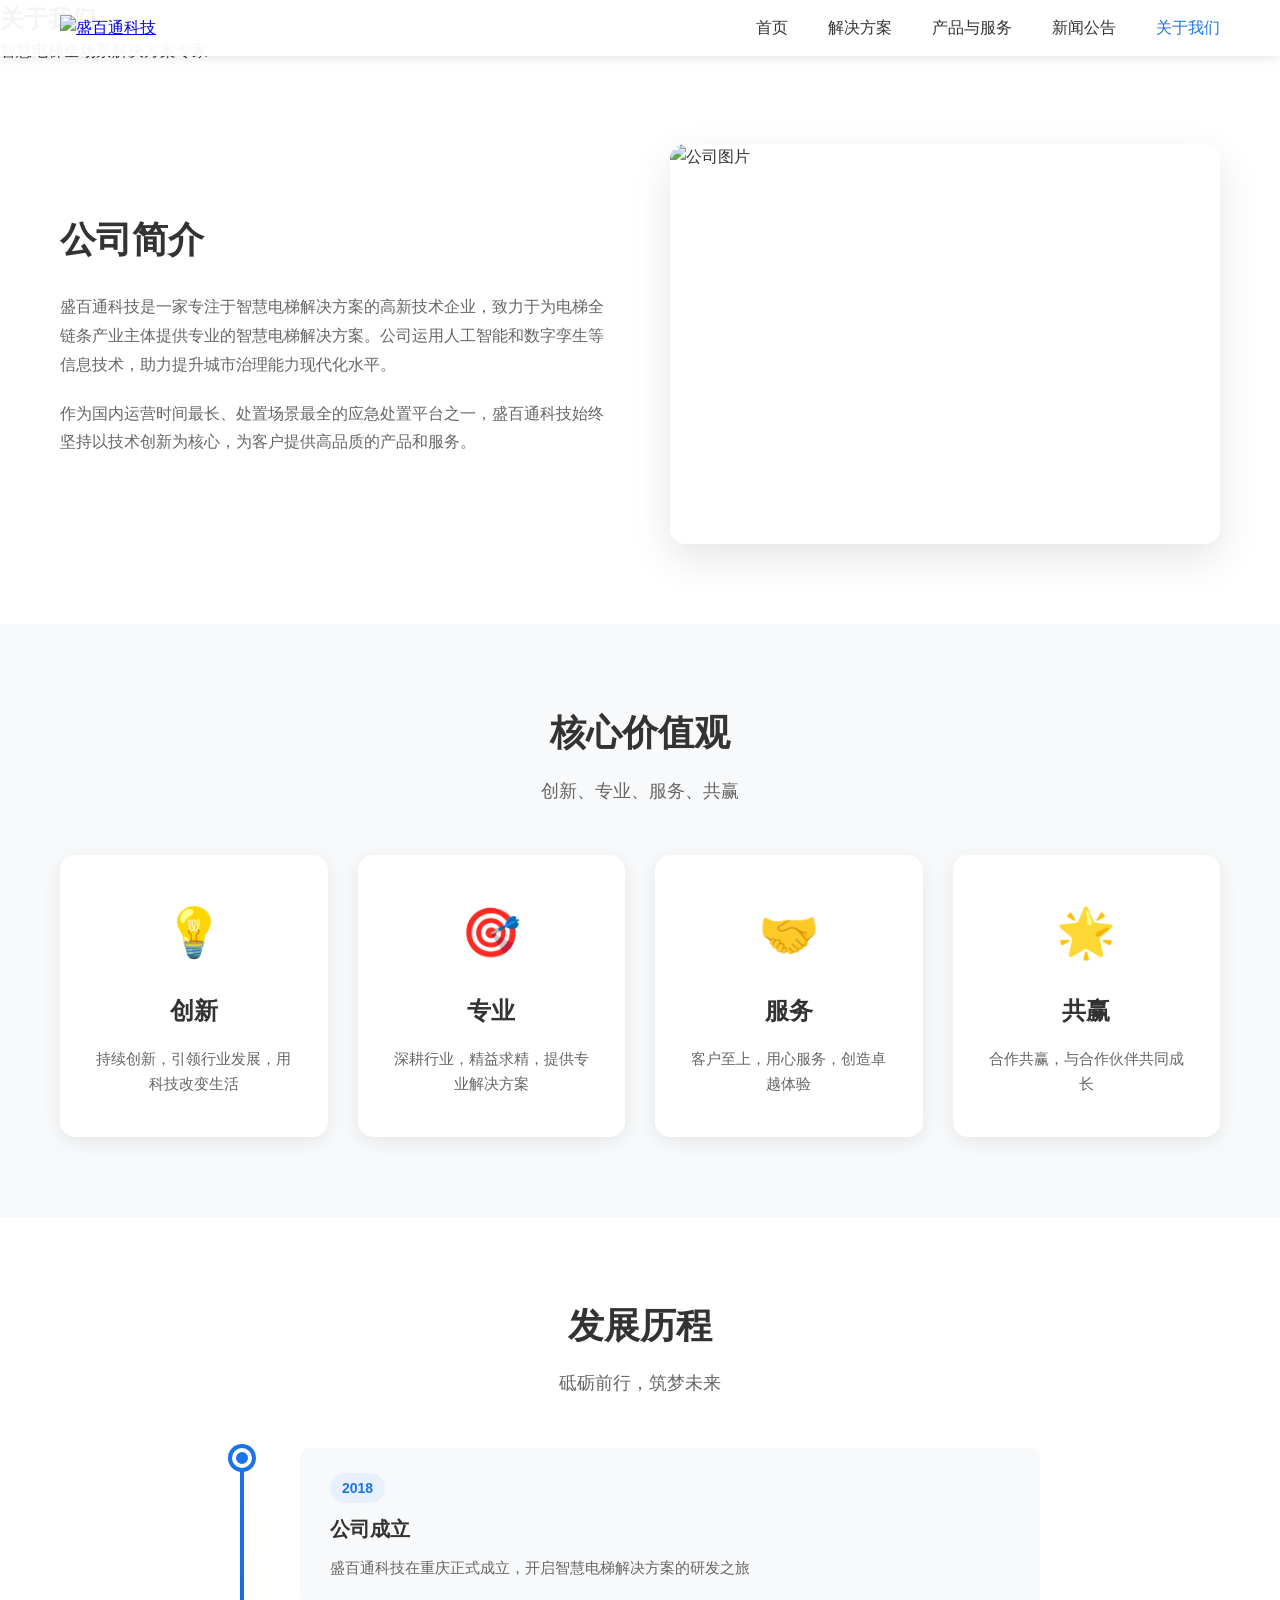
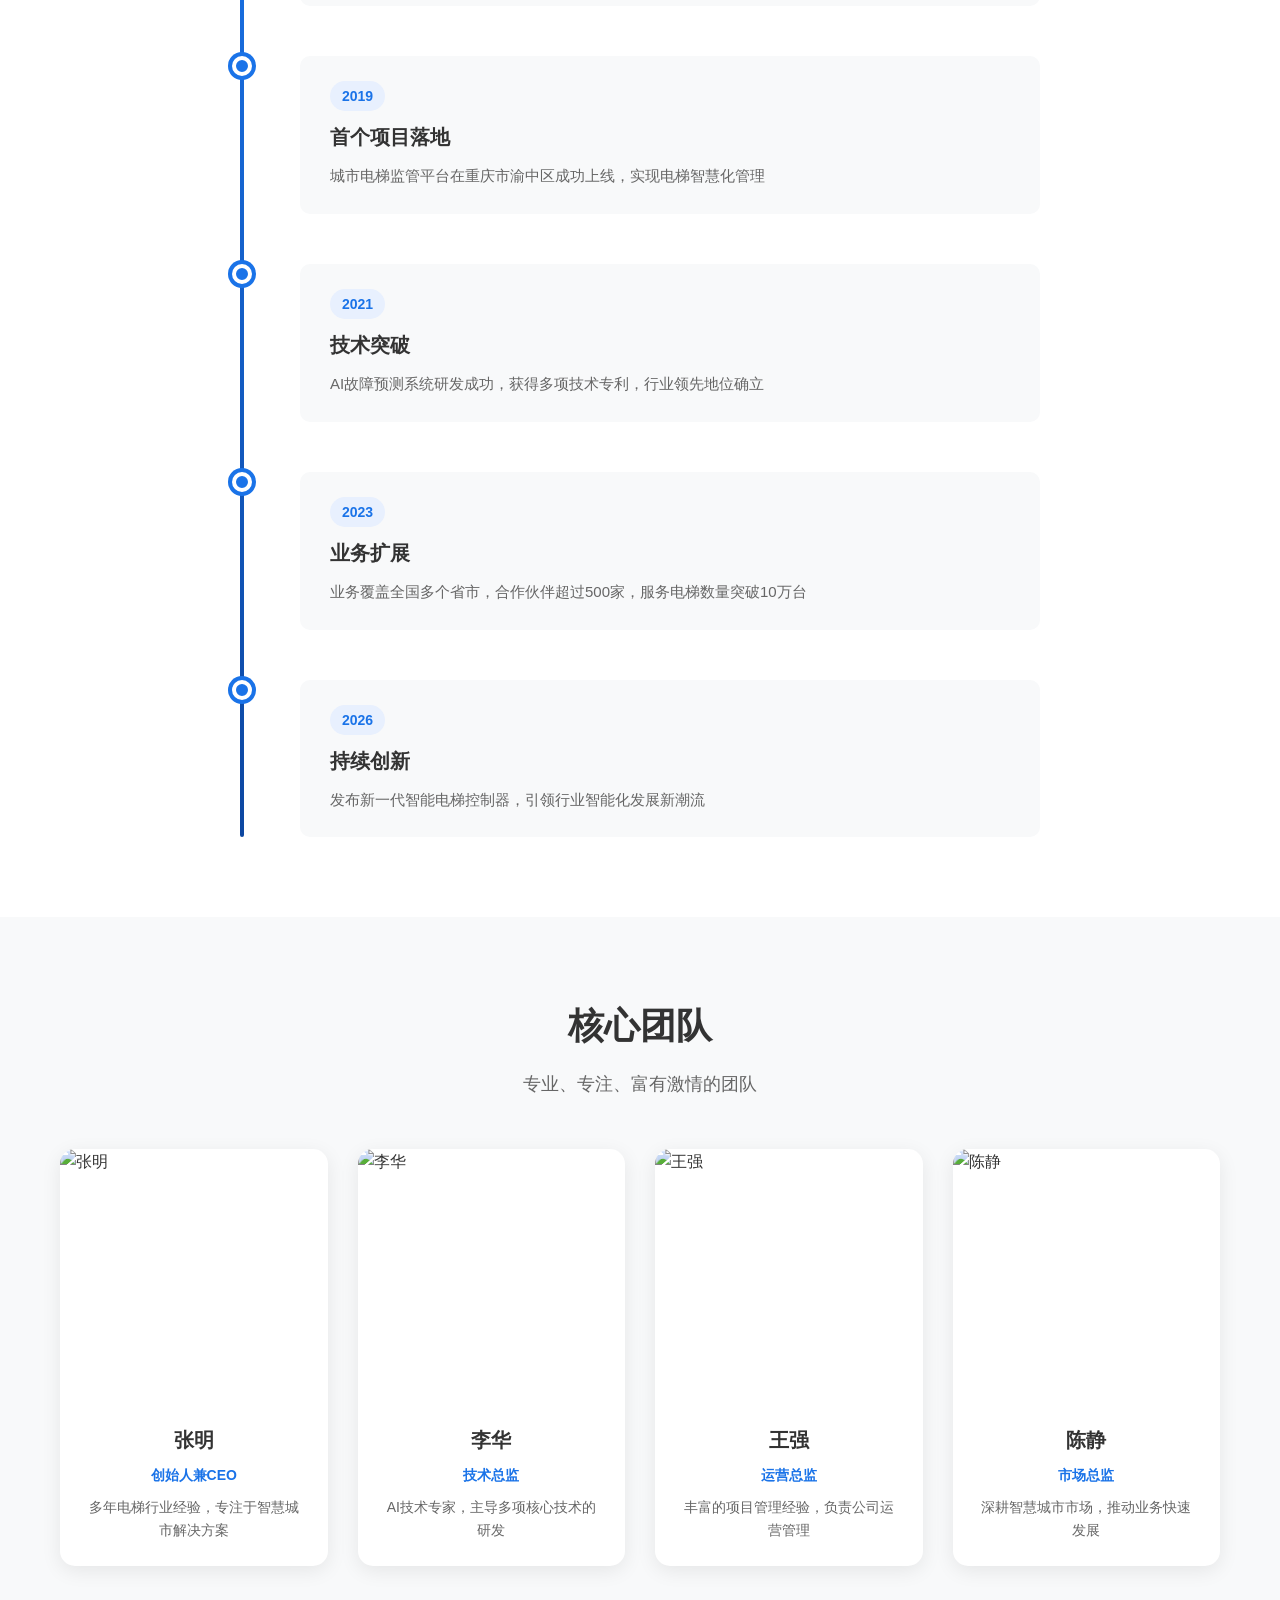
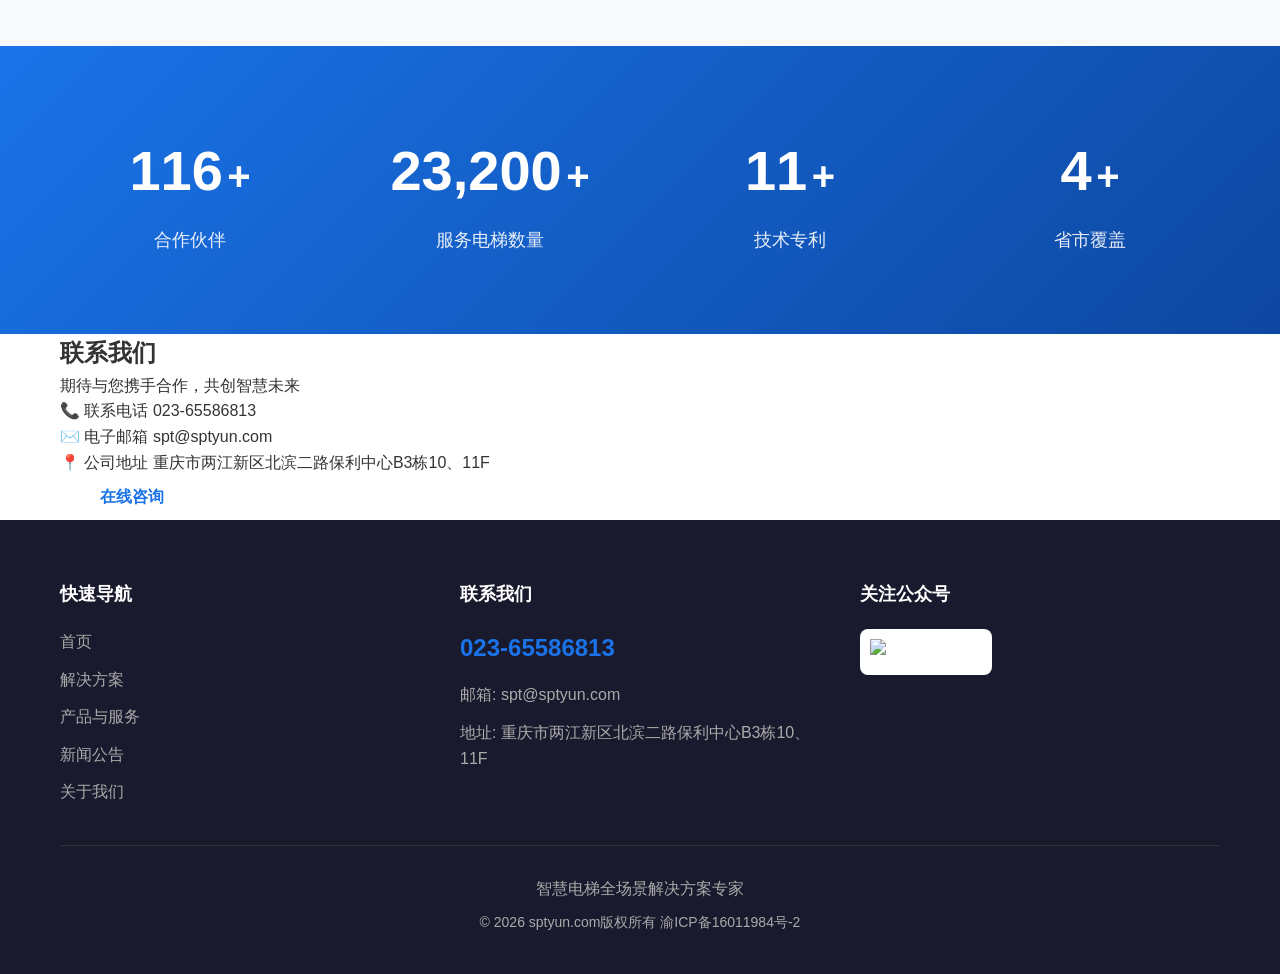
==== about.html @ d7d57d10 "Initial commit: Complete sptyun website with all pages" ====
<!DOCTYPE html>
<html lang="zh-CN">
<head>
    <meta charset="UTF-8">
    <meta name="viewport" content="width=device-width, initial-scale=1.0">
    <title>关于我们 | 盛百通科技</title>
    <link rel="stylesheet" href="style.css">
    <link rel="stylesheet" href="about.css">
</head>
<body>
    <header class="header">
        <div class="header-container">
            <div class="logo">
                <a href="index.html">
                    <img src="https://trae-api-cn.mchost.guru/api/ide/v1/text_to_image?prompt=company%20logo%20sptyun%20technology%20blue%20white%20modern&image_size=square" alt="盛百通科技">
                </a>
            </div>
            <nav class="nav">
                <a href="index.html" class="nav-link">首页</a>
                <a href="solution.html" class="nav-link">解决方案</a>
                <a href="products.html" class="nav-link">产品与服务</a>
                <a href="news.html" class="nav-link">新闻公告</a>
                <a href="about.html" class="nav-link active">关于我们</a>
            </nav>
        </div>
    </header>

    <section class="page-hero">
        <div class="hero-bg"></div>
        <div class="page-hero-content">
            <h1>关于我们</h1>
            <p>智慧电梯全场景解决方案专家</p>
        </div>
    </section>

    <section class="about-intro">
        <div class="container">
            <div class="about-content">
                <div class="about-text">
                    <h2>公司简介</h2>
                    <p>盛百通科技是一家专注于智慧电梯解决方案的高新技术企业，致力于为电梯全链条产业主体提供专业的智慧电梯解决方案。公司运用人工智能和数字孪生等信息技术，助力提升城市治理能力现代化水平。</p>
                    <p>作为国内运营时间最长、处置场景最全的应急处置平台之一，盛百通科技始终坚持以技术创新为核心，为客户提供高品质的产品和服务。</p>
                </div>
                <div class="about-image">
                    <img src="https://trae-api-cn.mchost.guru/api/ide/v1/text_to_image?prompt=modern%20technology%20company%20office%20building%20chongqing%20skyline&image_size=square" alt="公司图片">
                </div>
            </div>
        </div>
    </section>

    <section class="about-values">
        <div class="container">
            <h2 class="section-title">核心价值观</h2>
            <p class="section-subtitle">创新、专业、服务、共赢</p>
            <div class="values-grid">
                <div class="value-card">
                    <div class="value-icon">💡</div>
                    <h3>创新</h3>
                    <p>持续创新，引领行业发展，用科技改变生活</p>
                </div>
                <div class="value-card">
                    <div class="value-icon">🎯</div>
                    <h3>专业</h3>
                    <p>深耕行业，精益求精，提供专业解决方案</p>
                </div>
                <div class="value-card">
                    <div class="value-icon">🤝</div>
                    <h3>服务</h3>
                    <p>客户至上，用心服务，创造卓越体验</p>
                </div>
                <div class="value-card">
                    <div class="value-icon">🌟</div>
                    <h3>共赢</h3>
                    <p>合作共赢，与合作伙伴共同成长</p>
                </div>
            </div>
        </div>
    </section>

    <section class="about-timeline">
        <div class="container">
            <h2 class="section-title">发展历程</h2>
            <p class="section-subtitle">砥砺前行，筑梦未来</p>
            <div class="timeline">
                <div class="timeline-item">
                    <div class="timeline-dot"></div>
                    <div class="timeline-content">
                        <span class="timeline-year">2018</span>
                        <h3>公司成立</h3>
                        <p>盛百通科技在重庆正式成立，开启智慧电梯解决方案的研发之旅</p>
                    </div>
                </div>
                <div class="timeline-item">
                    <div class="timeline-dot"></div>
                    <div class="timeline-content">
                        <span class="timeline-year">2019</span>
                        <h3>首个项目落地</h3>
                        <p>城市电梯监管平台在重庆市渝中区成功上线，实现电梯智慧化管理</p>
                    </div>
                </div>
                <div class="timeline-item">
                    <div class="timeline-dot"></div>
                    <div class="timeline-content">
                        <span class="timeline-year">2021</span>
                        <h3>技术突破</h3>
                        <p>AI故障预测系统研发成功，获得多项技术专利，行业领先地位确立</p>
                    </div>
                </div>
                <div class="timeline-item">
                    <div class="timeline-dot"></div>
                    <div class="timeline-content">
                        <span class="timeline-year">2023</span>
                        <h3>业务扩展</h3>
                        <p>业务覆盖全国多个省市，合作伙伴超过500家，服务电梯数量突破10万台</p>
                    </div>
                </div>
                <div class="timeline-item">
                    <div class="timeline-dot"></div>
                    <div class="timeline-content">
                        <span class="timeline-year">2026</span>
                        <h3>持续创新</h3>
                        <p>发布新一代智能电梯控制器，引领行业智能化发展新潮流</p>
                    </div>
                </div>
            </div>
        </div>
    </section>

    <section class="about-team">
        <div class="container">
            <h2 class="section-title">核心团队</h2>
            <p class="section-subtitle">专业、专注、富有激情的团队</p>
            <div class="team-grid">
                <div class="team-card">
                    <div class="team-image">
                        <img src="https://trae-api-cn.mchost.guru/api/ide/v1/text_to_image?prompt=professional%20business%20man%20portrait%20suit&image_size=square" alt="张明">
                    </div>
                    <div class="team-info">
                        <h3>张明</h3>
                        <p class="team-position">创始人兼CEO</p>
                        <p class="team-desc">多年电梯行业经验，专注于智慧城市解决方案</p>
                    </div>
                </div>
                <div class="team-card">
                    <div class="team-image">
                        <img src="https://trae-api-cn.mchost.guru/api/ide/v1/text_to_image?prompt=professional%20business%20woman%20portrait%20suit&image_size=square" alt="李华">
                    </div>
                    <div class="team-info">
                        <h3>李华</h3>
                        <p class="team-position">技术总监</p>
                        <p class="team-desc">AI技术专家，主导多项核心技术的研发</p>
                    </div>
                </div>
                <div class="team-card">
                    <div class="team-image">
                        <img src="https://trae-api-cn.mchost.guru/api/ide/v1/text_to_image?prompt=professional%20business%20man%20portrait%20casual&image_size=square" alt="王强">
                    </div>
                    <div class="team-info">
                        <h3>王强</h3>
                        <p class="team-position">运营总监</p>
                        <p class="team-desc">丰富的项目管理经验，负责公司运营管理</p>
                    </div>
                </div>
                <div class="team-card">
                    <div class="team-image">
                        <img src="https://trae-api-cn.mchost.guru/api/ide/v1/text_to_image?prompt=professional%20business%20woman%20portrait%20glasses&image_size=square" alt="陈静">
                    </div>
                    <div class="team-info">
                        <h3>陈静</h3>
                        <p class="team-position">市场总监</p>
                        <p class="team-desc">深耕智慧城市市场，推动业务快速发展</p>
                    </div>
                </div>
            </div>
        </div>
    </section>

    <section class="about-stats">
        <div class="container">
            <div class="stats-grid">
                <div class="stat-item">
                    <span class="stat-number" data-target="500">0</span>
                    <span class="stat-unit">+</span>
                    <p class="stat-label">合作伙伴</p>
                </div>
                <div class="stat-item">
                    <span class="stat-number" data-target="100000">0</span>
                    <span class="stat-unit">+</span>
                    <p class="stat-label">服务电梯数量</p>
                </div>
                <div class="stat-item">
                    <span class="stat-number" data-target="50">0</span>
                    <span class="stat-unit">+</span>
                    <p class="stat-label">技术专利</p>
                </div>
                <div class="stat-item">
                    <span class="stat-number" data-target="20">0</span>
                    <span class="stat-unit">+</span>
                    <p class="stat-label">省市覆盖</p>
                </div>
            </div>
        </div>
    </section>

    <section class="contact-section">
        <div class="container">
            <div class="contact-box">
                <h2>联系我们</h2>
                <p>期待与您携手合作，共创智慧未来</p>
                <div class="contact-methods">
                    <div class="contact-item">
                        <span class="contact-icon">📞</span>
                        <span class="contact-label">联系电话</span>
                        <span class="contact-value">023-65586813</span>
                    </div>
                    <div class="contact-item">
                        <span class="contact-icon">✉️</span>
                        <span class="contact-label">电子邮箱</span>
                        <span class="contact-value">spt@sptyun.com</span>
                    </div>
                    <div class="contact-item">
                        <span class="contact-icon">📍</span>
                        <span class="contact-label">公司地址</span>
                        <span class="contact-value">重庆市两江新区北滨二路保利中心B3栋10、11F</span>
                    </div>
                </div>
                <button class="btn">在线咨询</button>
            </div>
        </div>
    </section>

    <footer class="footer">
        <div class="container">
            <div class="footer-content">
                <div class="footer-section">
                    <h4>快速导航</h4>
                    <nav class="footer-nav">
                        <a href="index.html">首页</a>
                        <a href="solution.html">解决方案</a>
                        <a href="products.html">产品与服务</a>
                        <a href="news.html">新闻公告</a>
                        <a href="about.html">关于我们</a>
                    </nav>
                </div>
                
                <div class="footer-section">
                    <h4>联系我们</h4>
                    <div class="contact-info">
                        <p class="phone">023-65586813</p>
                        <p>邮箱: spt@sptyun.com</p>
                        <p>地址: 重庆市两江新区北滨二路保利中心B3栋10、11F</p>
                    </div>
                </div>
                
                <div class="footer-section">
                    <h4>关注公众号</h4>
                    <div class="qrcode">
                        <img src="https://trae-api-cn.mchost.guru/api/ide/v1/text_to_image?prompt=QR%20code%20scan%20wechat%20public%20account%20black%20white&image_size=square" alt="公众号二维码">
                    </div>
                </div>
            </div>
            
            <div class="footer-bottom">
                <p>智慧电梯全场景解决方案专家</p>
                <p class="copyright">© 2026 sptyun.com版权所有 渝ICP备16011984号-2</p>
            </div>
        </div>
    </footer>

    <script src="about.js"></script>
</body>
</html>
---- style.css ----
* {
    margin: 0;
    padding: 0;
    box-sizing: border-box;
}

body {
    font-family: "Microsoft YaHei", "PingFang SC", sans-serif;
    line-height: 1.6;
    color: #333;
    background-color: #fff;
}

.container {
    max-width: 1200px;
    margin: 0 auto;
    padding: 0 20px;
}

.header {
    position: fixed;
    top: 0;
    left: 0;
    right: 0;
    background: rgba(255, 255, 255, 0.95);
    box-shadow: 0 2px 10px rgba(0, 0, 0, 0.1);
    z-index: 1000;
}

.header-container {
    max-width: 1200px;
    margin: 0 auto;
    padding: 15px 20px;
    display: flex;
    justify-content: space-between;
    align-items: center;
}

.logo img {
    height: 50px;
}

.nav {
    display: flex;
    gap: 40px;
}

.nav-link {
    text-decoration: none;
    color: #333;
    font-size: 16px;
    font-weight: 500;
    transition: color 0.3s;
}

.nav-link:hover,
.nav-link.active {
    color: #1a73e8;
}

.hero {
    position: relative;
    height: 600px;
    margin-top: 80px;
    overflow: hidden;
    background: linear-gradient(135deg, #1a73e8 0%, #0d47a1 100%);
}

.hero-slider {
    position: relative;
    height: 100%;
}

.slide {
    position: absolute;
    top: 0;
    left: 0;
    width: 100%;
    height: 100%;
    display: flex;
    align-items: center;
    justify-content: center;
    opacity: 0;
    transition: opacity 0.8s ease-in-out;
}

.slide.active {
    opacity: 1;
}

.slide-content {
    text-align: center;
    color: #fff;
}

.slide-content h1 {
    font-size: 48px;
    margin-bottom: 30px;
    text-shadow: 2px 2px 4px rgba(0, 0, 0, 0.3);
}

.btn {
    padding: 12px 40px;
    font-size: 16px;
    background: #fff;
    color: #1a73e8;
    border: none;
    border-radius: 30px;
    cursor: pointer;
    font-weight: 600;
    transition: all 0.3s;
}

.btn:hover {
    background: #1a73e8;
    color: #fff;
    transform: translateY(-2px);
    box-shadow: 0 5px 20px rgba(26, 115, 232, 0.4);
}

.slider-dots {
    position: absolute;
    bottom: 30px;
    left: 50%;
    transform: translateX(-50%);
    display: flex;
    gap: 15px;
}

.dot {
    width: 12px;
    height: 12px;
    border-radius: 50%;
    background: rgba(255, 255, 255, 0.5);
    cursor: pointer;
    transition: all 0.3s;
}

.dot.active {
    background: #fff;
    transform: scale(1.2);
}

.services {
    padding: 80px 0;
    background: #f8f9fa;
}

.section-title {
    text-align: center;
    font-size: 36px;
    color: #333;
    margin-bottom: 15px;
}

.section-subtitle {
    text-align: center;
    font-size: 18px;
    color: #666;
    margin-bottom: 50px;
}

.service-cards {
    display: grid;
    grid-template-columns: repeat(auto-fit, minmax(350px, 1fr));
    gap: 30px;
}

.service-card {
    background: #fff;
    padding: 40px 30px;
    border-radius: 10px;
    box-shadow: 0 5px 20px rgba(0, 0, 0, 0.08);
    transition: transform 0.3s, box-shadow 0.3s;
}

.service-card:hover {
    transform: translateY(-10px);
    box-shadow: 0 15px 40px rgba(0, 0, 0, 0.15);
}

.service-icon img {
    width: 80px;
    height: 80px;
    margin-bottom: 20px;
}

.service-card h3 {
    font-size: 24px;
    color: #333;
    margin-bottom: 15px;
}

.service-card p {
    color: #666;
    margin-bottom: 20px;
    line-height: 1.8;
}

.service-features {
    list-style: none;
}

.service-features li {
    padding: 8px 0;
    color: #555;
    position: relative;
    padding-left: 20px;
}

.service-features li::before {
    content: "✓";
    position: absolute;
    left: 0;
    color: #1a73e8;
    font-weight: bold;
}

.technology {
    padding: 80px 0;
    background: #fff;
}

.tech-content {
    display: flex;
    justify-content: center;
}

.tech-card {
    background: linear-gradient(135deg, #1a73e8 0%, #0d47a1 100%);
    padding: 60px 50px;
    border-radius: 15px;
    color: #fff;
    text-align: center;
    max-width: 600px;
}

.tech-icon img {
    width: 100px;
    height: 100px;
    margin-bottom: 25px;
}

.tech-card h3 {
    font-size: 28px;
    margin-bottom: 15px;
}

.tech-card p {
    font-size: 16px;
    margin-bottom: 25px;
    line-height: 1.8;
    opacity: 0.9;
}

.tech-features {
    list-style: none;
    text-align: left;
}

.tech-features li {
    padding: 10px 0;
    position: relative;
    padding-left: 25px;
}

.tech-features li::before {
    content: "●";
    position: absolute;
    left: 0;
    color: #fff;
}

.footer {
    background: #1a1a2e;
    color: #fff;
    padding: 60px 0 30px;
}

.footer-content {
    display: grid;
    grid-template-columns: repeat(auto-fit, minmax(280px, 1fr));
    gap: 40px;
    margin-bottom: 40px;
}

.footer-section h4 {
    font-size: 18px;
    margin-bottom: 20px;
    color: #fff;
}

.footer-nav {
    display: flex;
    flex-direction: column;
    gap: 12px;
}

.footer-nav a {
    color: #aaa;
    text-decoration: none;
    transition: color 0.3s;
}

.footer-nav a:hover {
    color: #1a73e8;
}

.contact-info p {
    margin-bottom: 12px;
    color: #aaa;
}

.contact-info .phone {
    font-size: 24px;
    font-weight: bold;
    color: #1a73e8;
    margin-bottom: 15px;
}

.qrcode img {
    width: 150px;
    height: 150px;
    border-radius: 8px;
    background: #fff;
    padding: 10px;
}

.footer-bottom {
    border-top: 1px solid #333;
    padding-top: 30px;
    text-align: center;
}

.footer-bottom p {
    color: #aaa;
    margin-bottom: 10px;
}

.footer-bottom .copyright {
    font-size: 14px;
}

@media (max-width: 768px) {
    .nav {
        gap: 20px;
    }
    
    .nav-link {
        font-size: 14px;
    }
    
    .slide-content h1 {
        font-size: 32px;
    }
    
    .section-title {
        font-size: 28px;
    }
    
    .service-cards {
        grid-template-columns: 1fr;
    }
}
---- about.css ----
.about-intro {
    padding: 80px 0;
    background: #fff;
}

.about-content {
    display: grid;
    grid-template-columns: 1fr 1fr;
    gap: 60px;
    align-items: center;
}

.about-text h2 {
    font-size: 36px;
    color: #333;
    margin-bottom: 25px;
}

.about-text p {
    font-size: 16px;
    color: #666;
    line-height: 1.8;
    margin-bottom: 20px;
}

.about-image {
    border-radius: 15px;
    overflow: hidden;
    box-shadow: 0 15px 40px rgba(0, 0, 0, 0.1);
}

.about-image img {
    width: 100%;
    height: 400px;
    object-fit: cover;
    display: block;
}

.about-values {
    padding: 80px 0;
    background: #f8f9fa;
}

.values-grid {
    display: grid;
    grid-template-columns: repeat(auto-fit, minmax(250px, 1fr));
    gap: 30px;
}

.value-card {
    background: #fff;
    padding: 40px 30px;
    border-radius: 15px;
    text-align: center;
    box-shadow: 0 5px 20px rgba(0, 0, 0, 0.08);
    transition: all 0.3s ease;
}

.value-card:hover {
    transform: translateY(-10px);
    box-shadow: 0 15px 40px rgba(0, 0, 0, 0.15);
}

.value-icon {
    font-size: 48px;
    margin-bottom: 20px;
}

.value-card h3 {
    font-size: 24px;
    color: #333;
    margin-bottom: 15px;
}

.value-card p {
    font-size: 15px;
    color: #666;
    line-height: 1.7;
}

.about-timeline {
    padding: 80px 0;
    background: #fff;
}

.timeline {
    position: relative;
    max-width: 800px;
    margin: 0 auto;
    padding-left: 40px;
}

.timeline::before {
    content: '';
    position: absolute;
    left: 0;
    top: 0;
    bottom: 0;
    width: 4px;
    background: linear-gradient(to bottom, #1a73e8, #0d47a1);
    border-radius: 2px;
}

.timeline-item {
    position: relative;
    margin-bottom: 50px;
}

.timeline-item:last-child {
    margin-bottom: 0;
}

.timeline-dot {
    position: absolute;
    left: -48px;
    top: 0;
    width: 20px;
    height: 20px;
    background: #1a73e8;
    border-radius: 50%;
    border: 4px solid #fff;
    box-shadow: 0 0 0 4px #1a73e8;
}

.timeline-content {
    background: #f8f9fa;
    padding: 25px 30px;
    border-radius: 10px;
    margin-left: 20px;
    transition: all 0.3s ease;
}

.timeline-content:hover {
    background: #fff;
    box-shadow: 0 5px 20px rgba(0, 0, 0, 0.1);
    transform: translateX(10px);
}

.timeline-year {
    display: inline-block;
    font-size: 14px;
    font-weight: 600;
    color: #1a73e8;
    background: #e8f0fe;
    padding: 4px 12px;
    border-radius: 15px;
    margin-bottom: 10px;
}

.timeline-content h3 {
    font-size: 20px;
    color: #333;
    margin-bottom: 10px;
}

.timeline-content p {
    font-size: 15px;
    color: #666;
    line-height: 1.7;
}

.about-team {
    padding: 80px 0;
    background: #f8f9fa;
}

.team-grid {
    display: grid;
    grid-template-columns: repeat(auto-fit, minmax(250px, 1fr));
    gap: 30px;
}

.team-card {
    background: #fff;
    border-radius: 15px;
    overflow: hidden;
    box-shadow: 0 5px 20px rgba(0, 0, 0, 0.08);
    transition: all 0.3s ease;
}

.team-card:hover {
    transform: translateY(-10px);
    box-shadow: 0 15px 40px rgba(0, 0, 0, 0.15);
}

.team-image {
    height: 250px;
    overflow: hidden;
}

.team-image img {
    width: 100%;
    height: 100%;
    object-fit: cover;
    transition: transform 0.3s ease;
}

.team-card:hover .team-image img {
    transform: scale(1.05);
}

.team-info {
    padding: 25px;
    text-align: center;
}

.team-info h3 {
    font-size: 20px;
    color: #333;
    margin-bottom: 8px;
}

.team-position {
    font-size: 14px;
    color: #1a73e8;
    font-weight: 600;
    margin-bottom: 10px;
}

.team-desc {
    font-size: 14px;
    color: #666;
    line-height: 1.6;
}

.about-stats {
    padding: 80px 0;
    background: linear-gradient(135deg, #1a73e8 0%, #0d47a1 100%);
}

.stats-grid {
    display: grid;
    grid-template-columns: repeat(auto-fit, minmax(200px, 1fr));
    gap: 40px;
}

.stat-item {
    text-align: center;
    color: #fff;
}

.stat-number {
    font-size: 56px;
    font-weight: 700;
    display: inline;
}

.stat-unit {
    font-size: 40px;
    font-weight: 700;
}

.stat-label {
    font-size: 18px;
    margin-top: 10px;
    opacity: 0.9;
}

@media (max-width: 768px) {
    .about-content {
        grid-template-columns: 1fr;
        gap: 40px;
    }

    .about-text h2 {
        font-size: 28px;
    }

    .about-image img {
        height: 300px;
    }

    .timeline {
        padding-left: 30px;
    }

    .timeline::before {
        left: 0;
    }

    .timeline-dot {
        left: -36px;
        width: 16px;
        height: 16px;
    }

    .stat-number {
        font-size: 42px;
    }

    .stat-unit {
        font-size: 30px;
    }
}
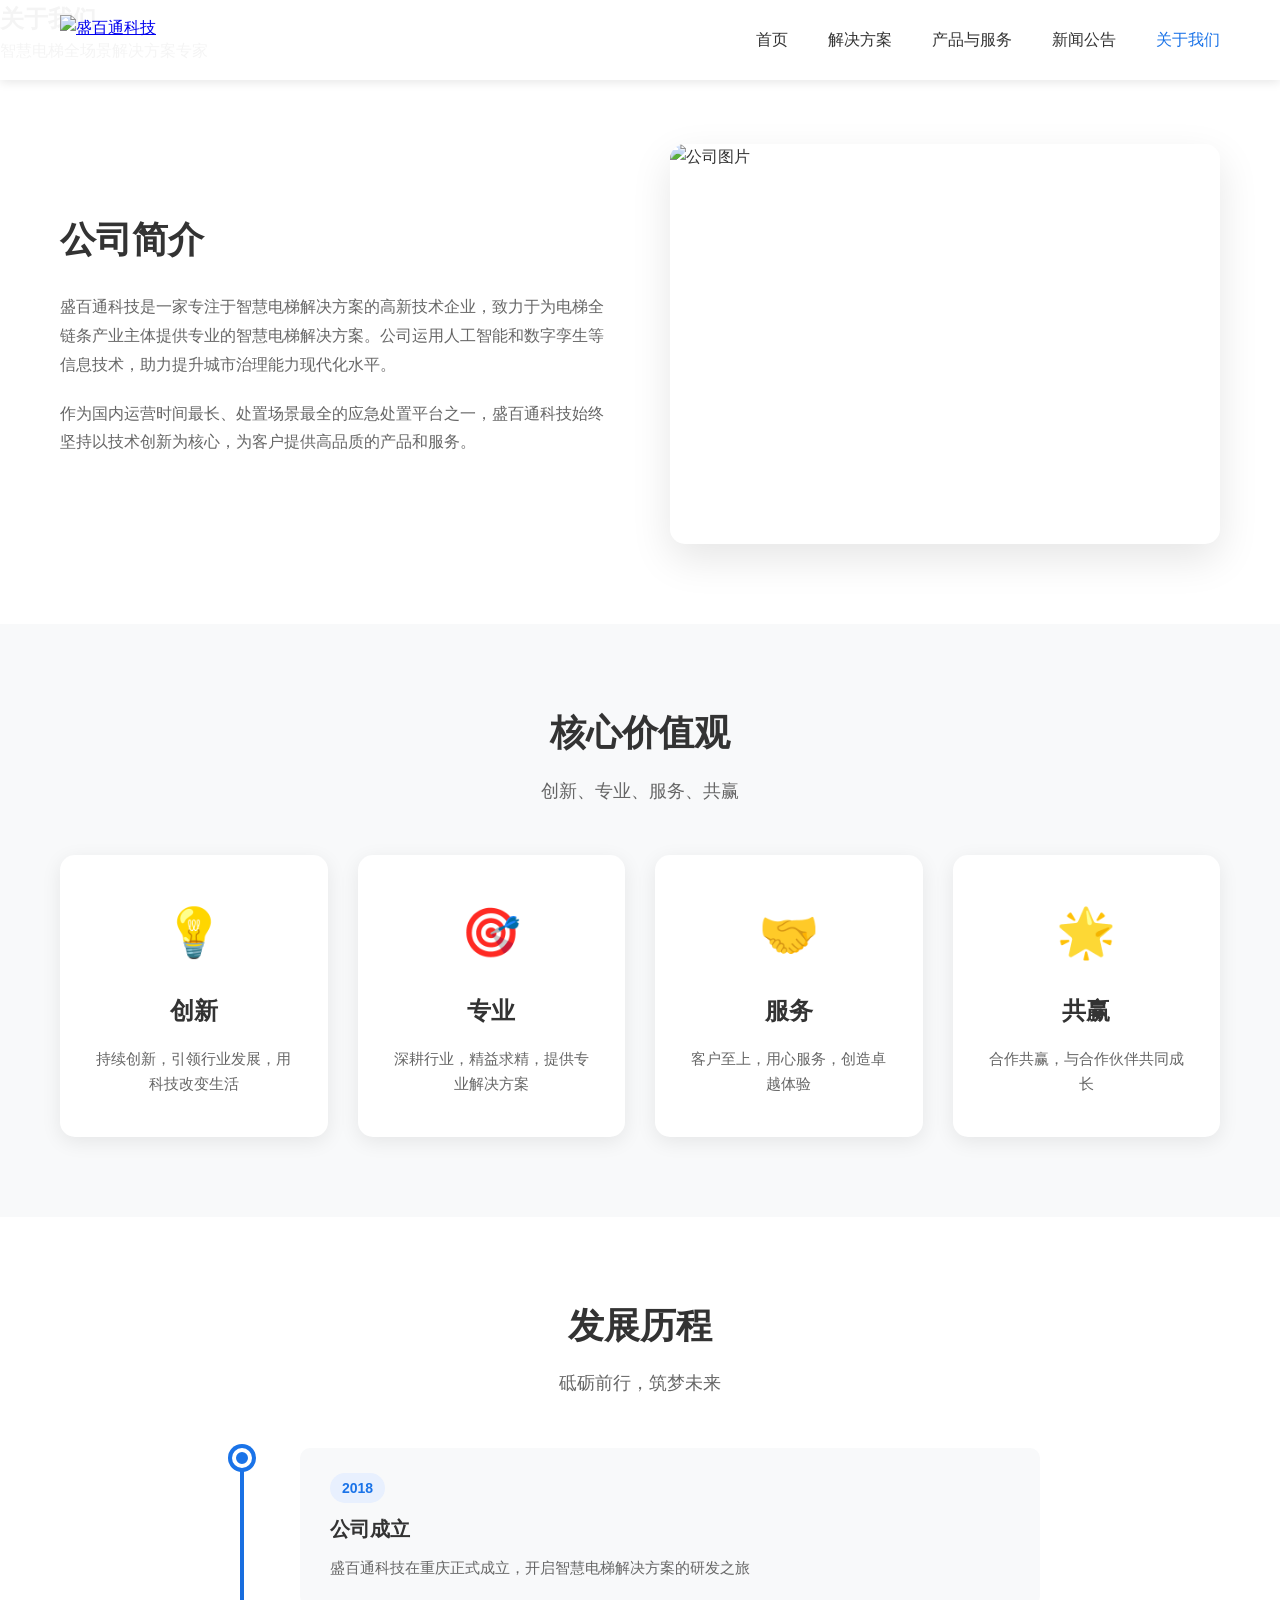
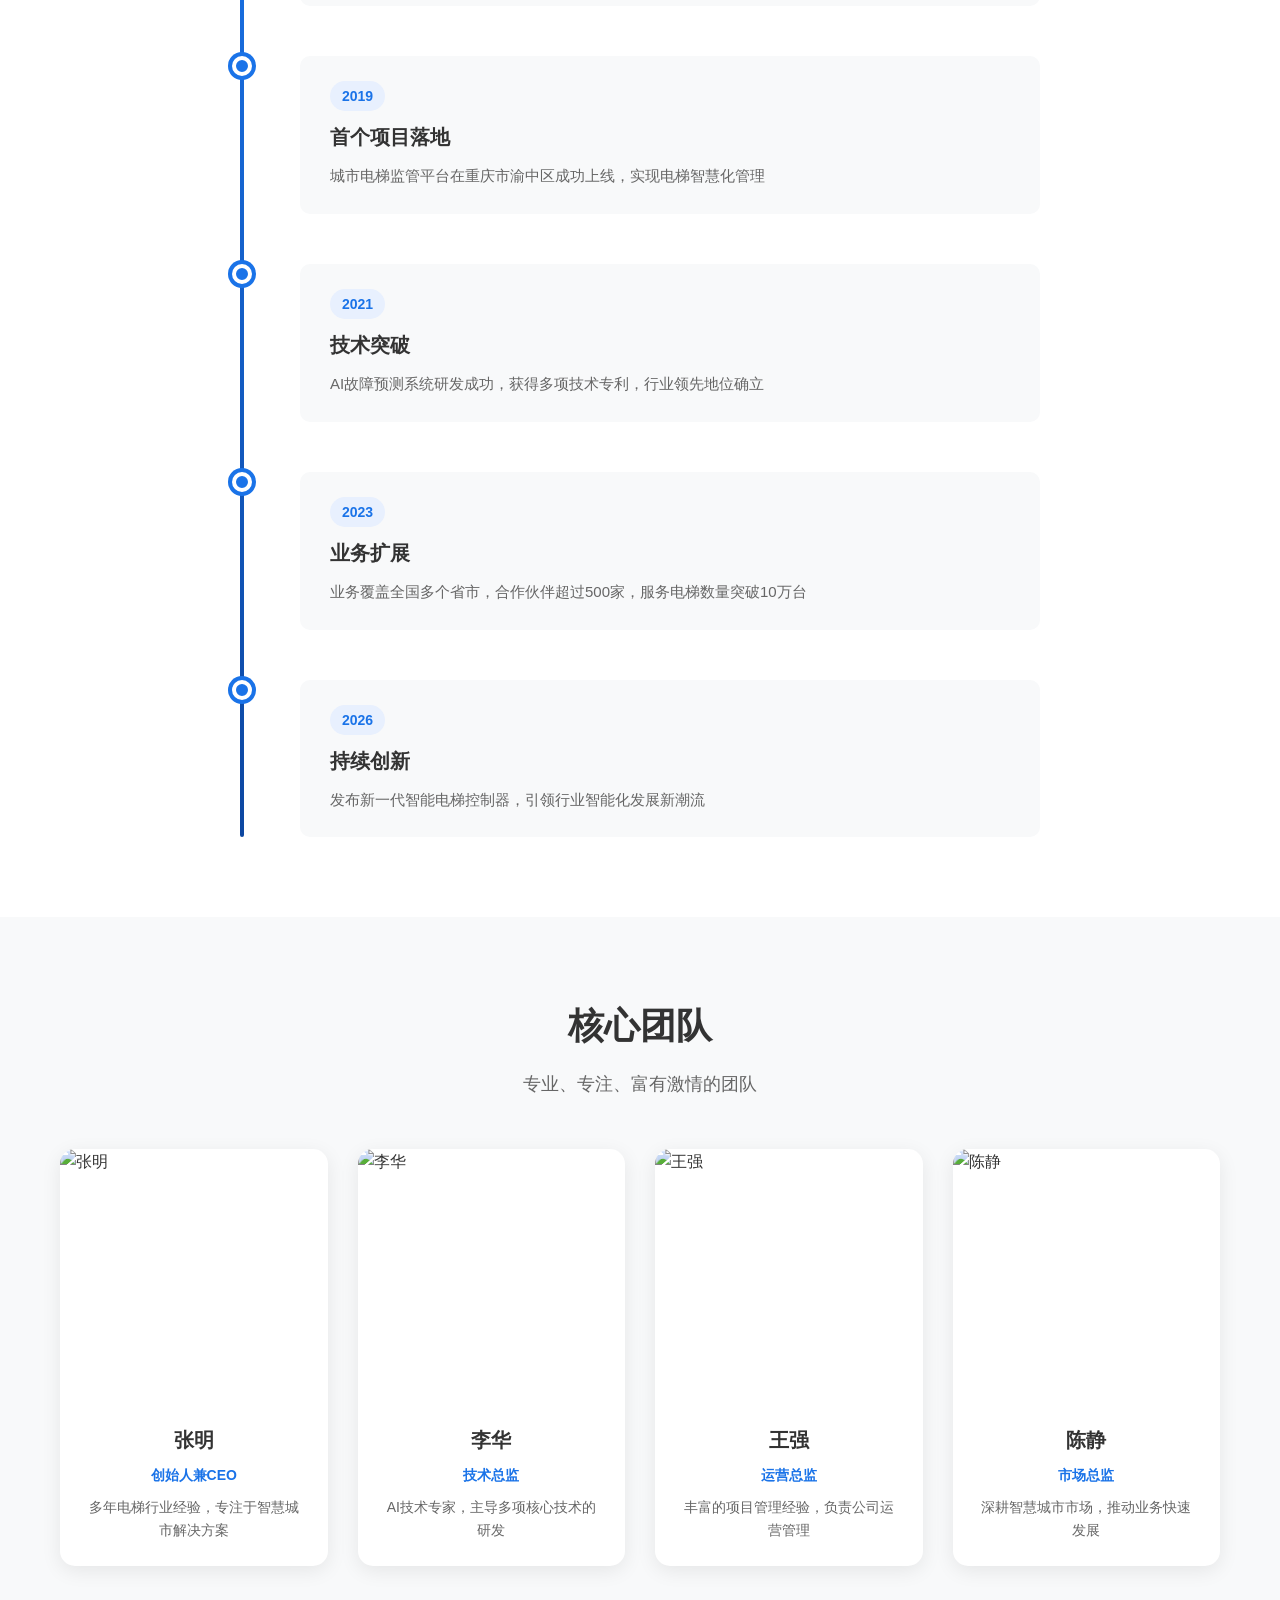
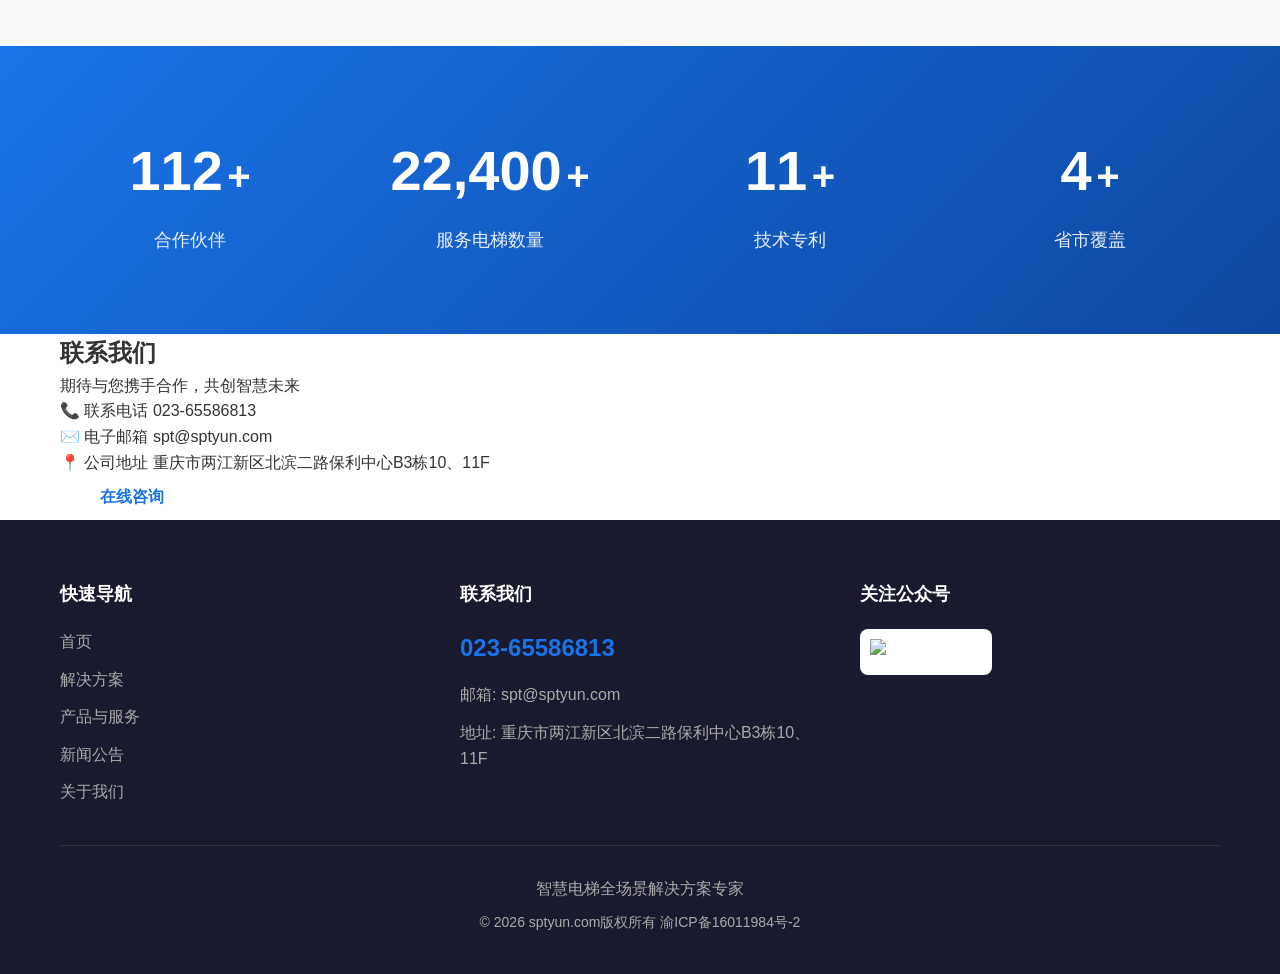
==== commit 1808beb3: "完善移动端响应式设计" ====
--- a/about.html
+++ b/about.html
@@ -15,6 +15,11 @@
                     <img src="https://trae-api-cn.mchost.guru/api/ide/v1/text_to_image?prompt=company%20logo%20sptyun%20technology%20blue%20white%20modern&image_size=square" alt="盛百通科技">
                 </a>
             </div>
+            <div class="nav-toggle" id="navToggle">
+                <span></span>
+                <span></span>
+                <span></span>
+            </div>
             <nav class="nav">
                 <a href="index.html" class="nav-link">首页</a>
                 <a href="solution.html" class="nav-link">解决方案</a>
--- a/style.css
+++ b/style.css
@@ -36,13 +36,44 @@
     align-items: center;
 }
 
+.logo {
+    display: flex;
+    align-items: center;
+}
+
+.logo a {
+    display: flex;
+    align-items: center;
+}
+
 .logo img {
     height: 50px;
 }
 
+.nav-toggle {
+    display: none;
+    flex-direction: column;
+    gap: 5px;
+    cursor: pointer;
+    padding: 5px;
+}
+
+.nav-toggle span {
+    width: 25px;
+    height: 3px;
+    background: #333;
+    transition: all 0.3s;
+}
+
 .nav {
     display: flex;
     gap: 40px;
+}
+
+@media (max-width: 1024px) {
+    .nav {
+        gap: 25px;
+    }
 }
 
 .nav-link {
@@ -341,24 +372,124 @@
     font-size: 14px;
 }
 
+@media (max-width: 1024px) {
+    .nav {
+        gap: 25px;
+    }
+}
+
 @media (max-width: 768px) {
+    .nav-toggle {
+        display: flex;
+    }
+    
     .nav {
-        gap: 20px;
+        position: fixed;
+        top: 80px;
+        left: 0;
+        right: 0;
+        background: rgba(255, 255, 255, 0.98);
+        flex-direction: column;
+        gap: 0;
+        padding: 0;
+        max-height: 0;
+        overflow: hidden;
+        transition: max-height 0.3s ease;
+        box-shadow: 0 5px 20px rgba(0, 0, 0, 0.1);
+    }
+    
+    .nav.active {
+        max-height: 400px;
     }
     
     .nav-link {
+        padding: 15px 25px;
+        border-bottom: 1px solid #f0f0f0;
+        display: block;
+    }
+    
+    .logo img {
+        height: 40px;
+    }
+    
+    .hero {
+        height: 450px;
+    }
+    
+    .slide-content h1 {
+        font-size: 28px;
+        padding: 0 20px;
+    }
+    
+    .btn {
+        padding: 10px 30px;
         font-size: 14px;
     }
     
-    .slide-content h1 {
-        font-size: 32px;
-    }
-    
     .section-title {
-        font-size: 28px;
+        font-size: 26px;
+    }
+    
+    .section-subtitle {
+        font-size: 16px;
     }
     
     .service-cards {
         grid-template-columns: 1fr;
     }
+    
+    .service-card {
+        padding: 30px 20px;
+    }
+    
+    .tech-card {
+        padding: 40px 25px;
+        margin: 0 15px;
+    }
+    
+    .tech-icon img {
+        width: 80px;
+        height: 80px;
+    }
+    
+    .footer-content {
+        grid-template-columns: 1fr;
+        text-align: center;
+    }
+    
+    .footer-nav {
+        align-items: center;
+    }
+    
+    .qrcode {
+        display: inline-block;
+    }
+}
+
+@media (max-width: 480px) {
+    .hero {
+        height: 400px;
+    }
+    
+    .slide-content h1 {
+        font-size: 24px;
+    }
+    
+    .section-title {
+        font-size: 22px;
+    }
+    
+    .services,
+    .technology {
+        padding: 50px 0;
+    }
+    
+    .service-card,
+    .tech-card {
+        padding: 25px 20px;
+    }
+    
+    .footer {
+        padding: 40px 0 25px;
+    }
 }
--- a/about.css
+++ b/about.css
@@ -256,7 +256,21 @@
     opacity: 0.9;
 }
 
+@media (max-width: 1024px) {
+    .values-grid {
+        grid-template-columns: repeat(2, 1fr);
+    }
+
+    .team-grid {
+        grid-template-columns: repeat(2, 1fr);
+    }
+}
+
 @media (max-width: 768px) {
+    .page-hero-content h1 {
+        font-size: 32px;
+    }
+
     .about-content {
         grid-template-columns: 1fr;
         gap: 40px;
@@ -268,6 +282,10 @@
 
     .about-image img {
         height: 300px;
+    }
+
+    .values-grid {
+        grid-template-columns: 1fr;
     }
 
     .timeline {
@@ -284,6 +302,14 @@
         height: 16px;
     }
 
+    .team-grid {
+        grid-template-columns: 1fr;
+    }
+
+    .stats-grid {
+        grid-template-columns: repeat(2, 1fr);
+    }
+
     .stat-number {
         font-size: 42px;
     }
@@ -291,4 +317,27 @@
     .stat-unit {
         font-size: 30px;
     }
+
+    .contact-methods {
+        flex-direction: column;
+        gap: 30px;
+    }
+
+    .contact-box {
+        padding: 40px 20px;
+    }
+}
+
+@media (max-width: 480px) {
+    .stats-grid {
+        grid-template-columns: 1fr;
+    }
+
+    .stat-number {
+        font-size: 36px;
+    }
+
+    .stat-unit {
+        font-size: 24px;
+    }
 }
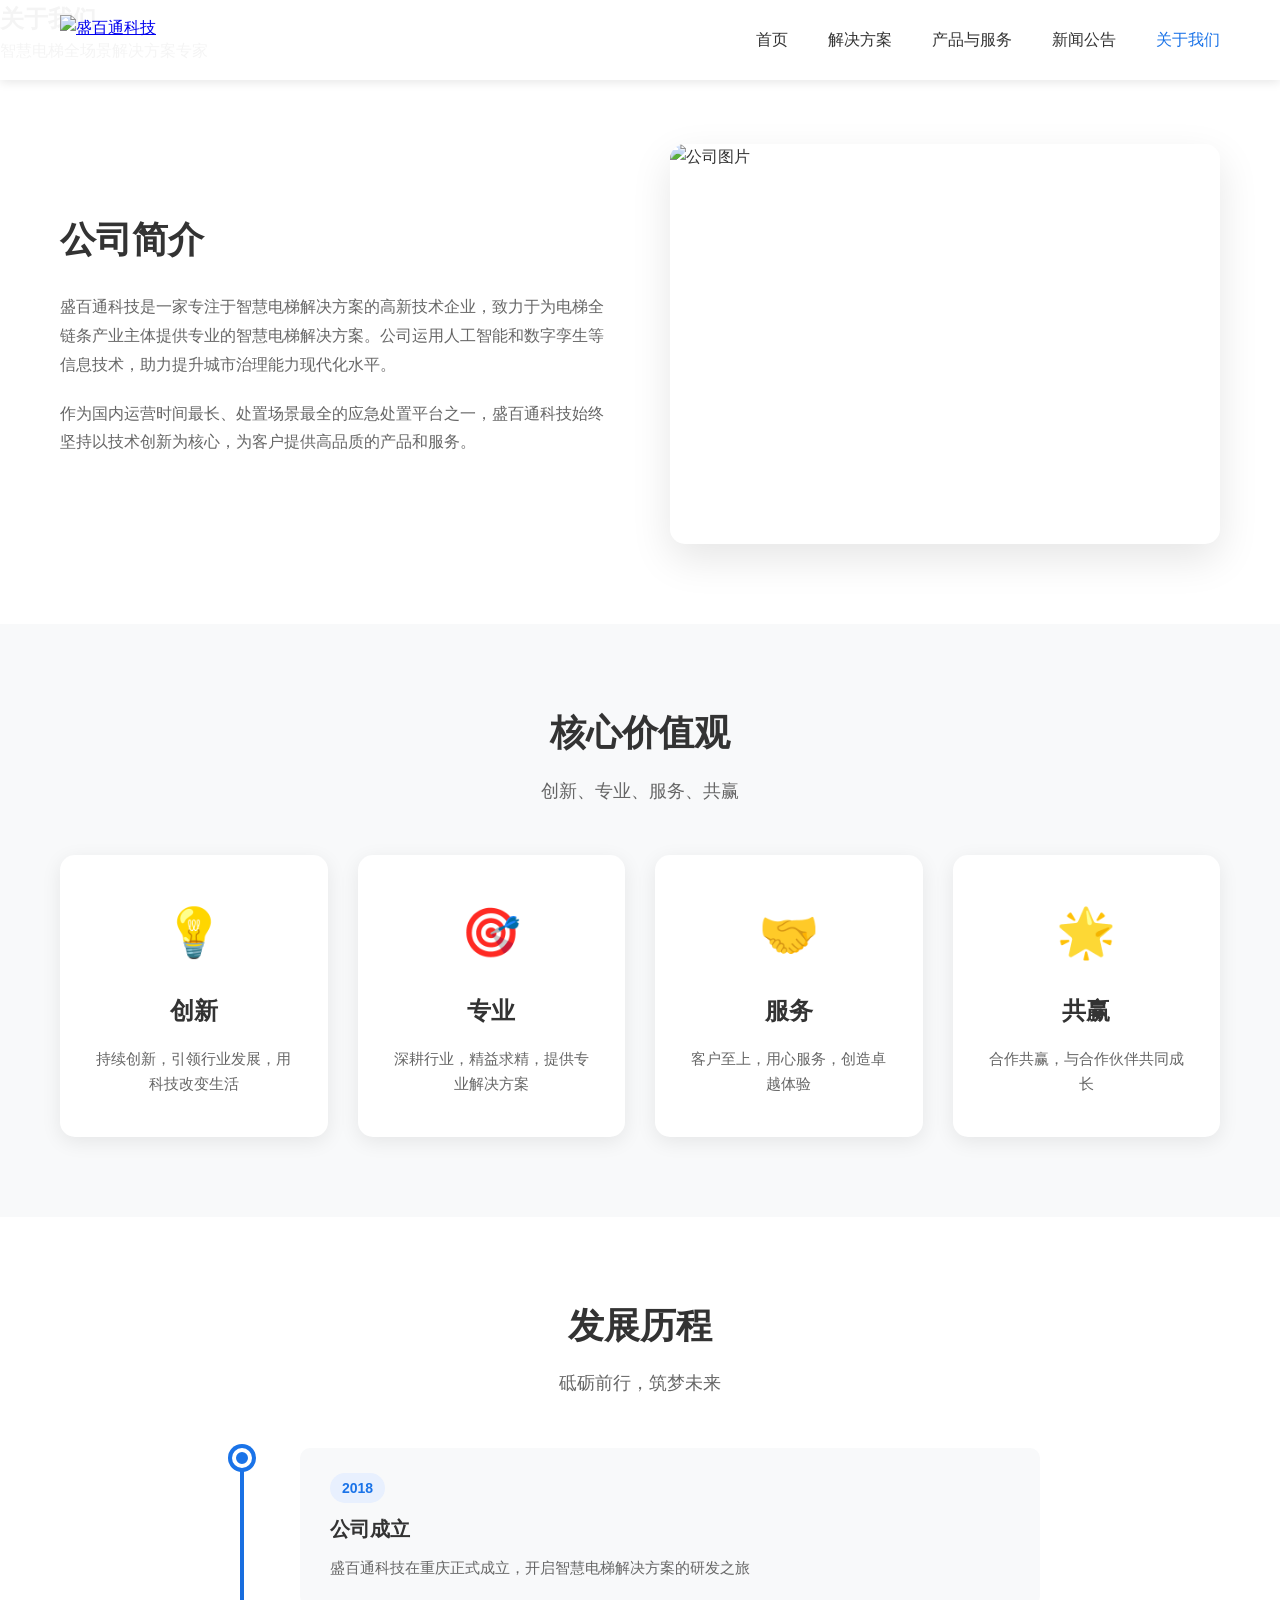
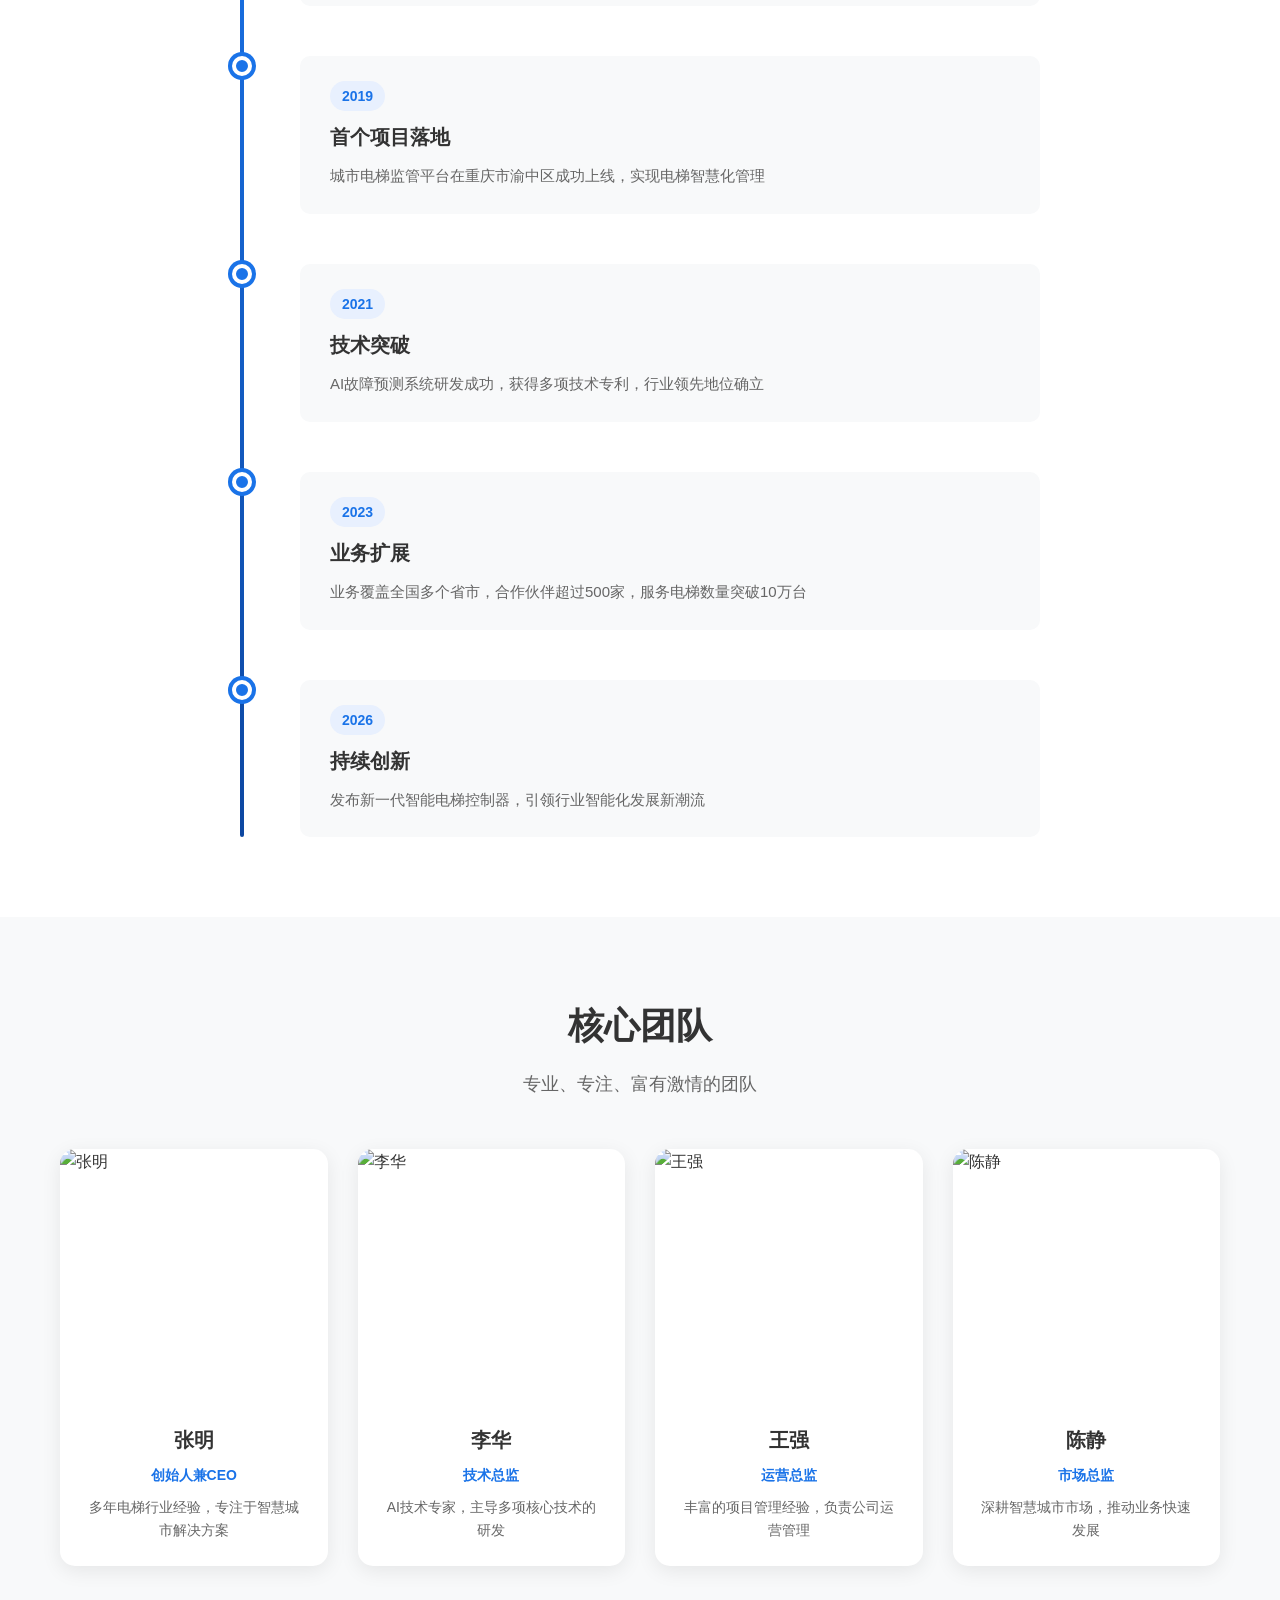
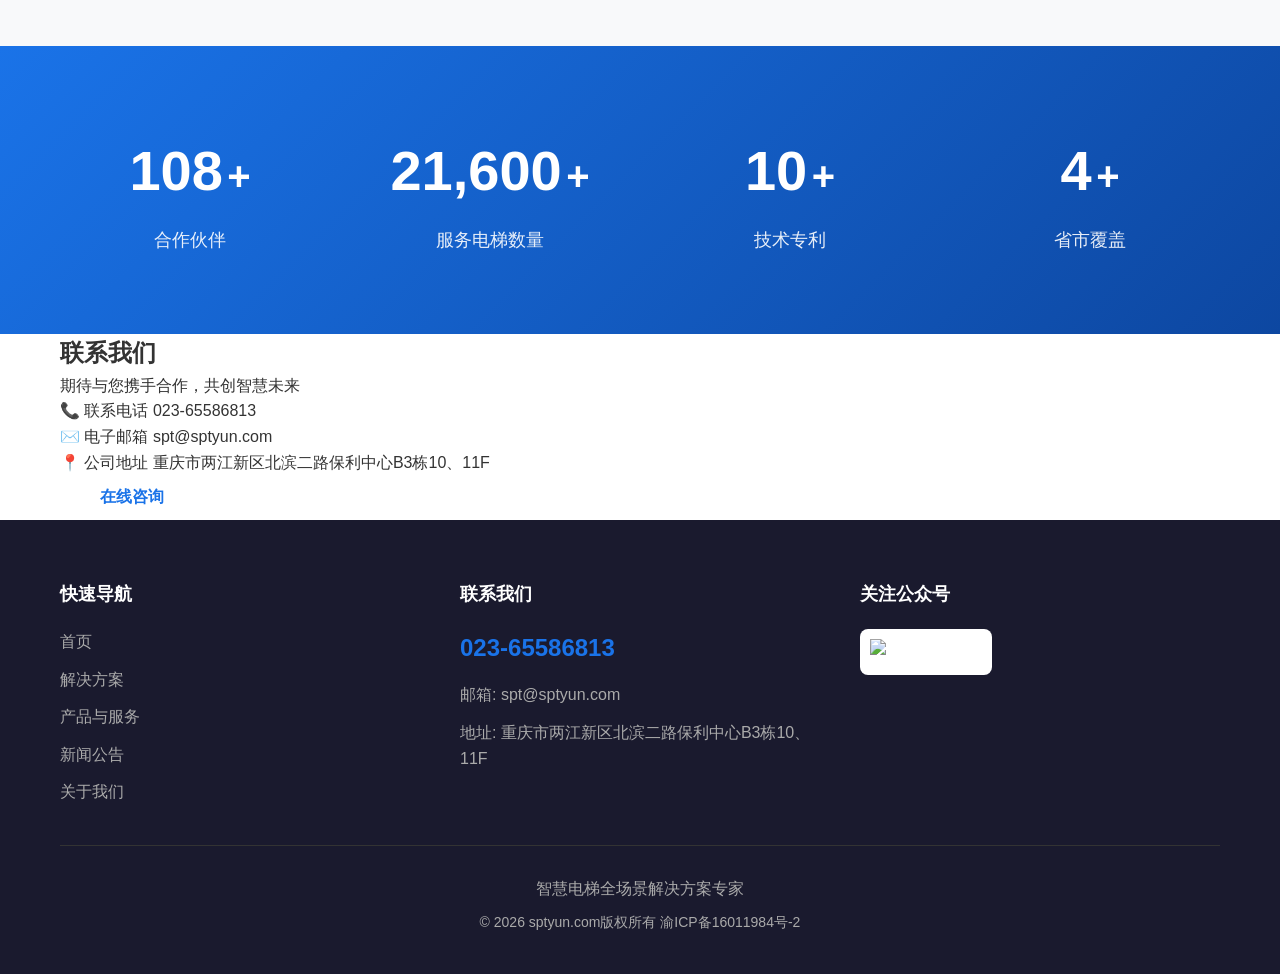
==== commit feba8b73: "feat: 将网站 logo 替换为原网站 logo" ====
--- a/about.html
+++ b/about.html
@@ -12,7 +12,7 @@
         <div class="header-container">
             <div class="logo">
                 <a href="index.html">
-                    <img src="https://trae-api-cn.mchost.guru/api/ide/v1/text_to_image?prompt=company%20logo%20sptyun%20technology%20blue%20white%20modern&image_size=square" alt="盛百通科技">
+                    <img src="https://www.sptyun.com/assets/logo-CNWVqFBW.png" alt="盛百通科技">
                 </a>
             </div>
             <div class="nav-toggle" id="navToggle">
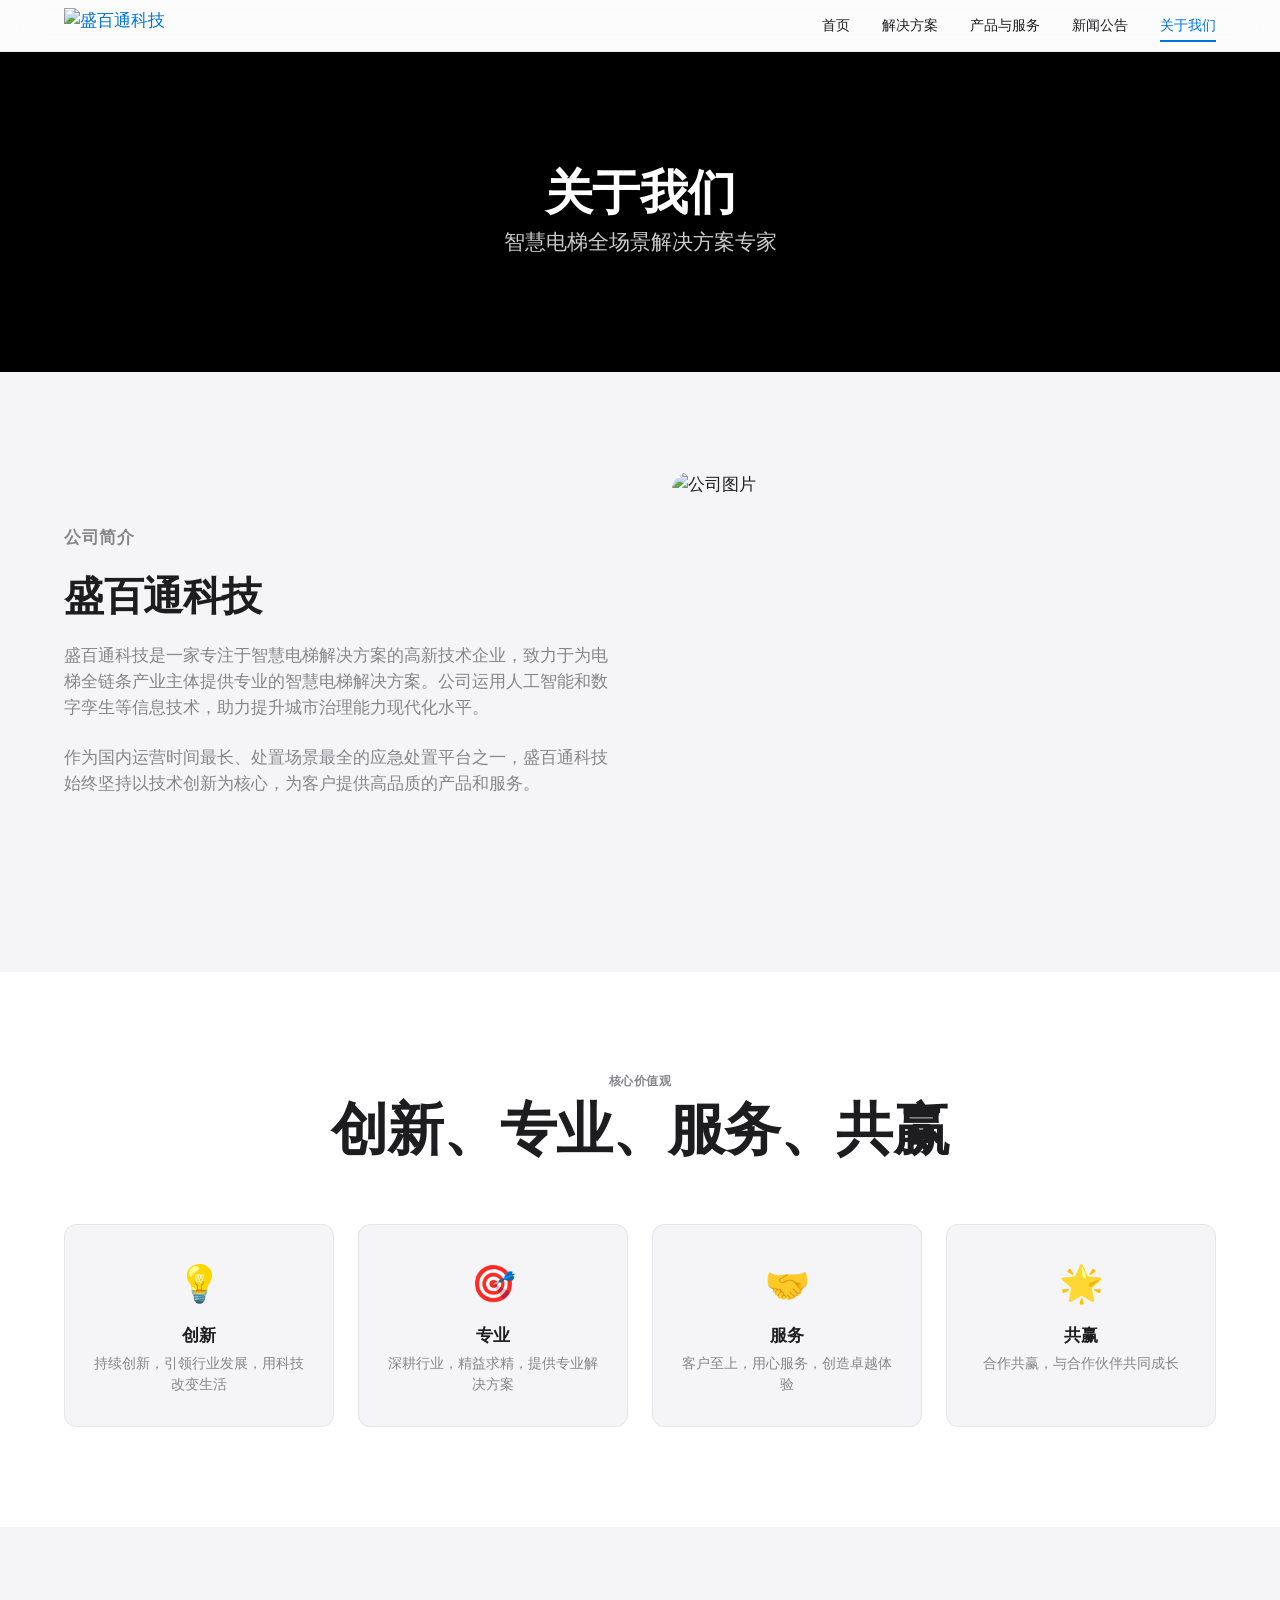
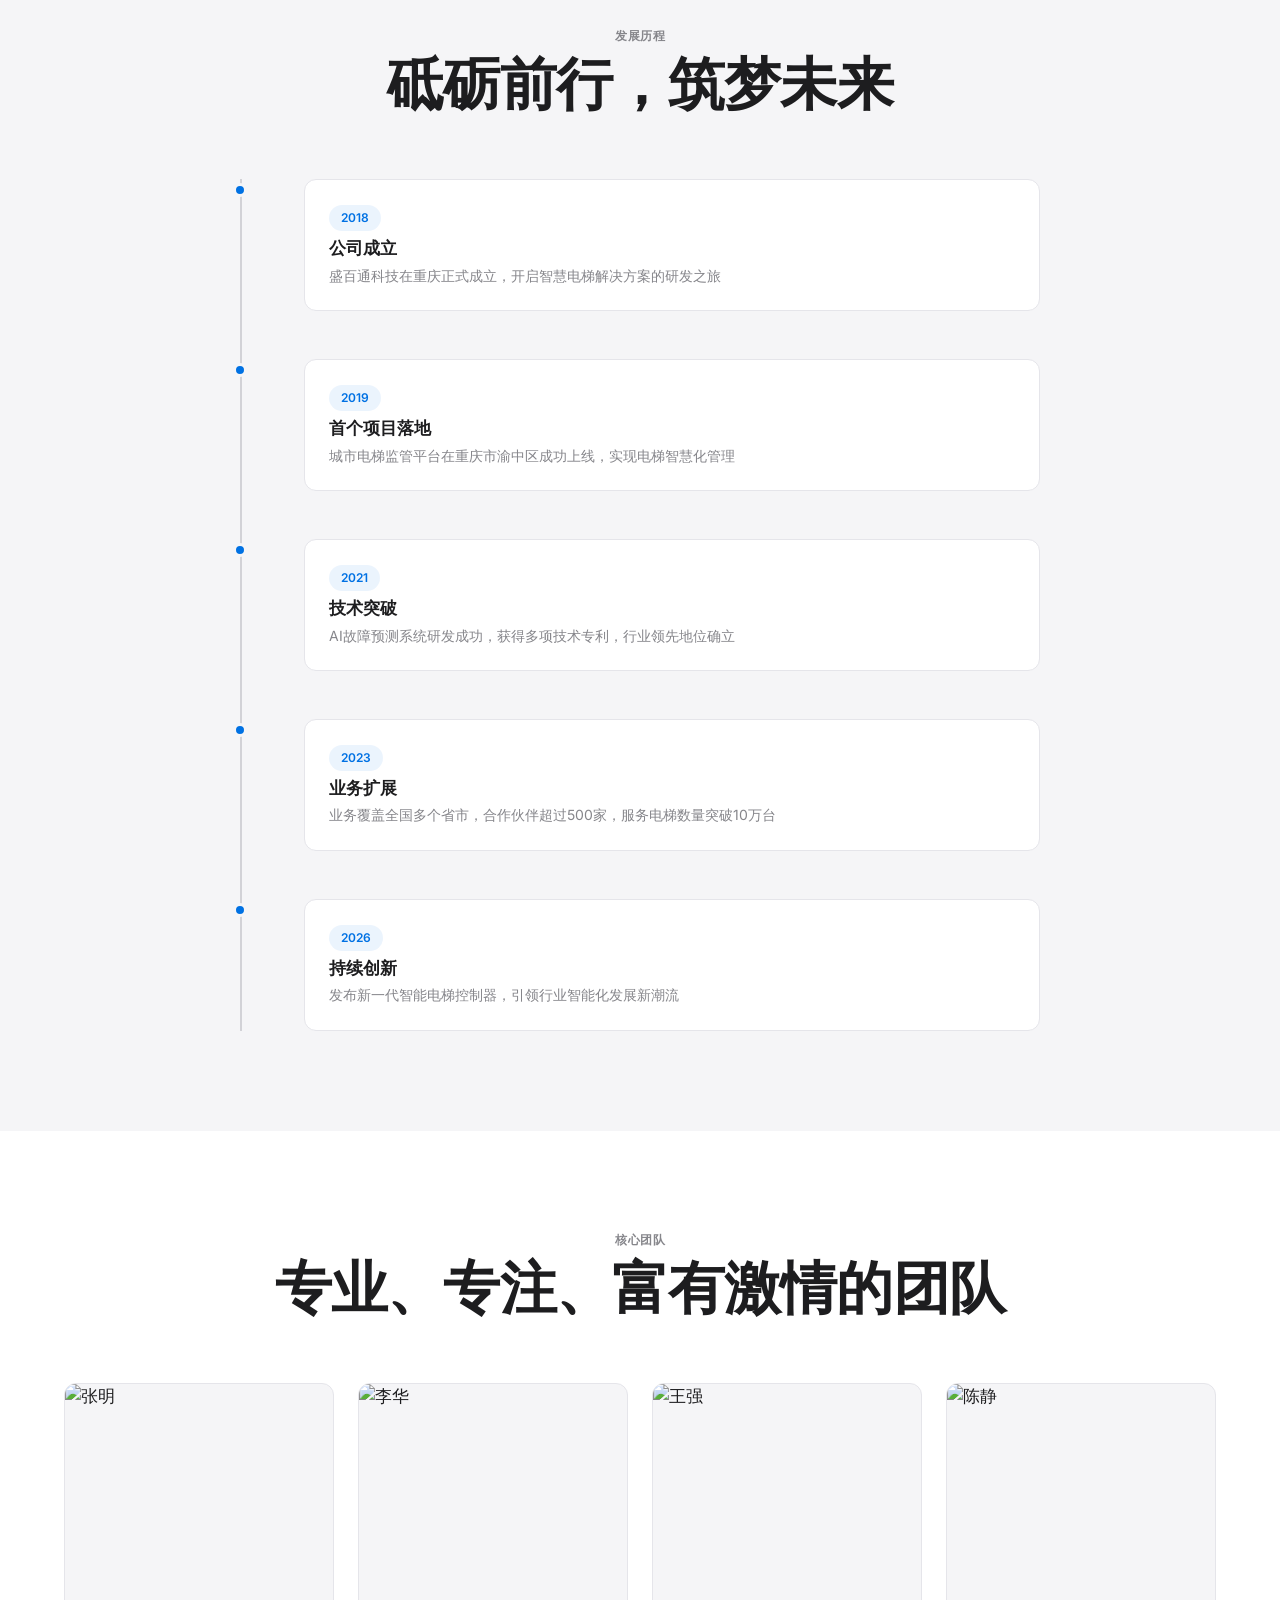
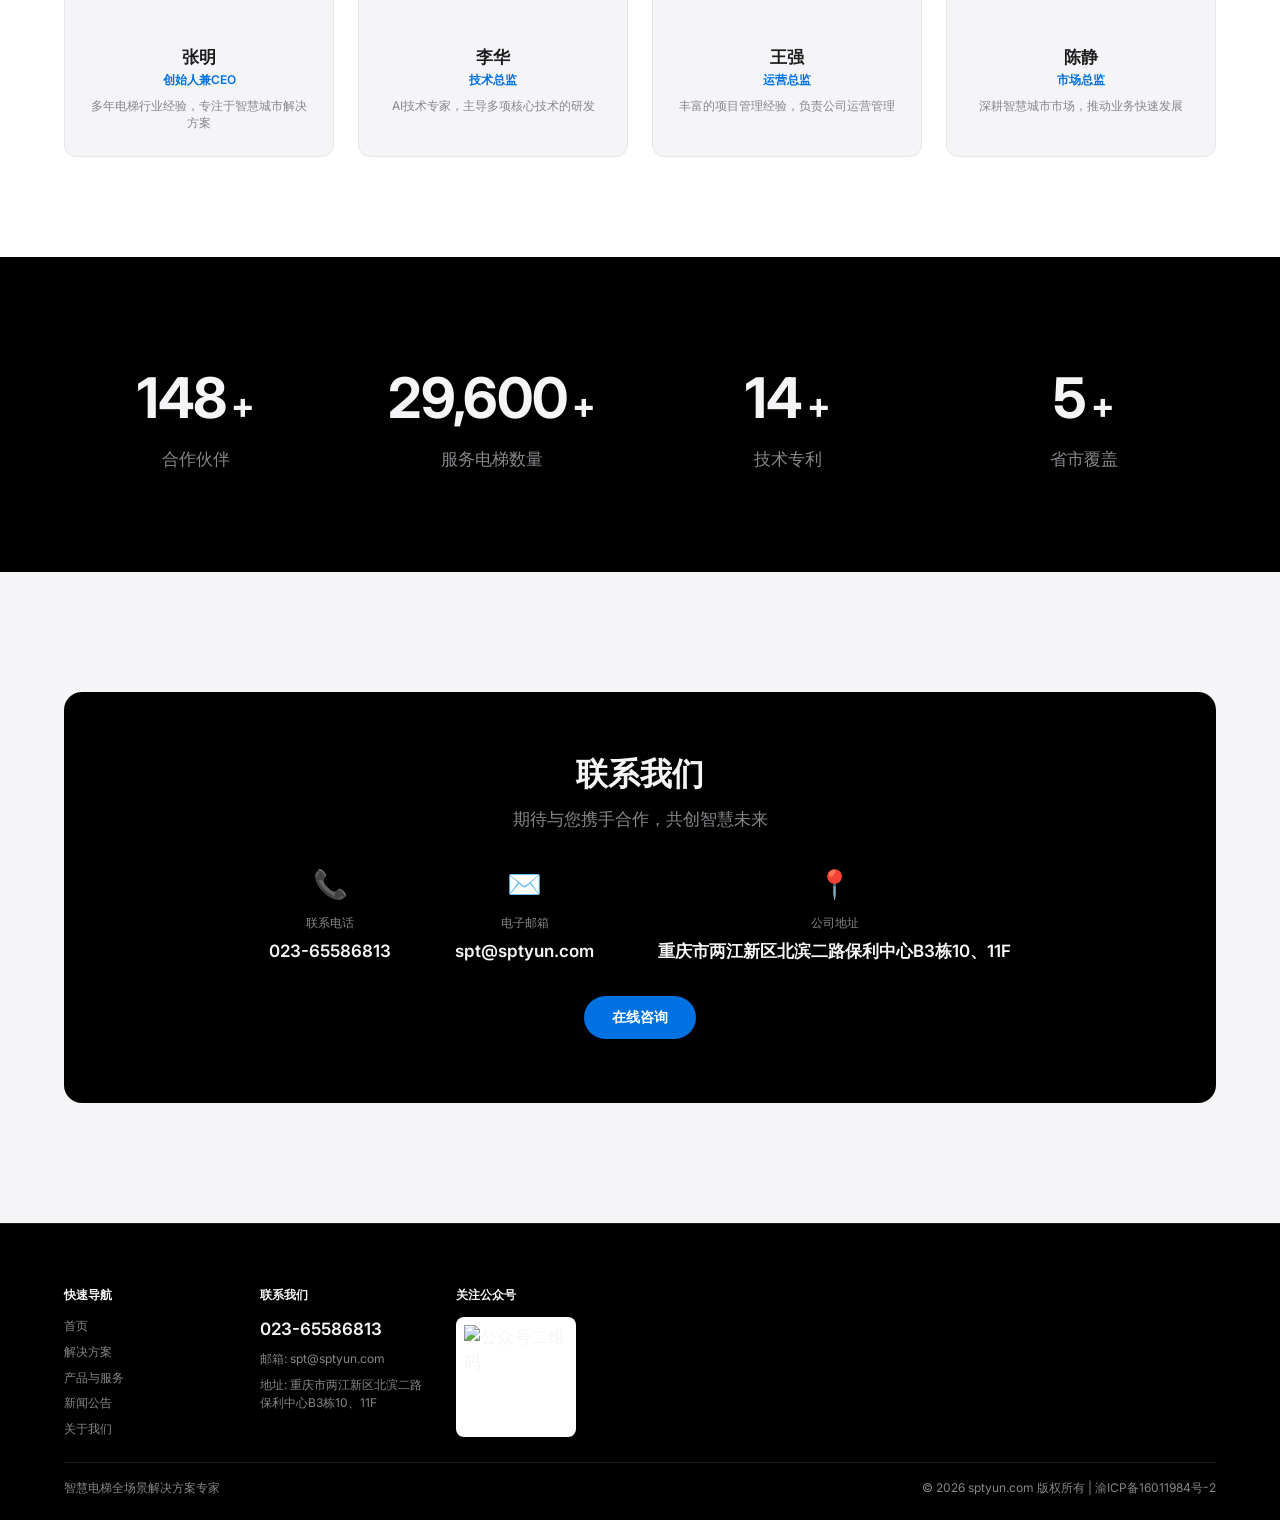
==== commit e68965bd: "feat: 按照 DESIGN.md Apple 设计系统全面改版 - 主色从 #06b6d4 青绿渐变改为 #0071e3 纯蓝 - 背景从 #f0fdfa 浅青改为 #f5f5f7 浅灰 - 暗区" ====
--- a/about.html
+++ b/about.html
@@ -4,11 +4,14 @@
     <meta charset="UTF-8">
     <meta name="viewport" content="width=device-width, initial-scale=1.0">
     <title>关于我们 | 盛百通科技</title>
+    <link rel="preconnect" href="https://fonts.googleapis.com">
+    <link rel="preconnect" href="https://fonts.gstatic.com" crossorigin>
+    <link href="https://fonts.googleapis.com/css2?family=Inter:wght@400;600;700&display=swap" rel="stylesheet">
     <link rel="stylesheet" href="style.css">
     <link rel="stylesheet" href="about.css">
 </head>
 <body>
-    <header class="header">
+    <header class="header" id="header">
         <div class="header-container">
             <div class="logo">
                 <a href="index.html">
@@ -20,7 +23,7 @@
                 <span></span>
                 <span></span>
             </div>
-            <nav class="nav">
+            <nav class="nav" id="nav">
                 <a href="index.html" class="nav-link">首页</a>
                 <a href="solution.html" class="nav-link">解决方案</a>
                 <a href="products.html" class="nav-link">产品与服务</a>
@@ -31,7 +34,6 @@
     </header>
 
     <section class="page-hero">
-        <div class="hero-bg"></div>
         <div class="page-hero-content">
             <h1>关于我们</h1>
             <p>智慧电梯全场景解决方案专家</p>
@@ -41,12 +43,13 @@
     <section class="about-intro">
         <div class="container">
             <div class="about-content">
-                <div class="about-text">
-                    <h2>公司简介</h2>
+                <div class="about-text anim-slide-left">
+                    <p class="section-label">公司简介</p>
+                    <h2>盛百通科技</h2>
                     <p>盛百通科技是一家专注于智慧电梯解决方案的高新技术企业，致力于为电梯全链条产业主体提供专业的智慧电梯解决方案。公司运用人工智能和数字孪生等信息技术，助力提升城市治理能力现代化水平。</p>
                     <p>作为国内运营时间最长、处置场景最全的应急处置平台之一，盛百通科技始终坚持以技术创新为核心，为客户提供高品质的产品和服务。</p>
                 </div>
-                <div class="about-image">
+                <div class="about-image anim-slide-right">
                     <img src="https://trae-api-cn.mchost.guru/api/ide/v1/text_to_image?prompt=modern%20technology%20company%20office%20building%20chongqing%20skyline&image_size=square" alt="公司图片">
                 </div>
             </div>
@@ -54,26 +57,28 @@
     </section>
 
     <section class="about-values">
-        <div class="container">
-            <h2 class="section-title">核心价值观</h2>
-            <p class="section-subtitle">创新、专业、服务、共赢</p>
+        <div class="container text-center">
+            <p class="section-label anim-fade-up">核心价值观</p>
+            <h2 class="section-title anim-fade-up anim-delay-1">创新、专业、服务、共赢</h2>
+        </div>
+        <div class="container" style="margin-top: 64px;">
             <div class="values-grid">
-                <div class="value-card">
+                <div class="value-card anim-fade-up">
                     <div class="value-icon">💡</div>
                     <h3>创新</h3>
                     <p>持续创新，引领行业发展，用科技改变生活</p>
                 </div>
-                <div class="value-card">
+                <div class="value-card anim-fade-up anim-delay-1">
                     <div class="value-icon">🎯</div>
                     <h3>专业</h3>
                     <p>深耕行业，精益求精，提供专业解决方案</p>
                 </div>
-                <div class="value-card">
+                <div class="value-card anim-fade-up anim-delay-2">
                     <div class="value-icon">🤝</div>
                     <h3>服务</h3>
                     <p>客户至上，用心服务，创造卓越体验</p>
                 </div>
-                <div class="value-card">
+                <div class="value-card anim-fade-up anim-delay-3">
                     <div class="value-icon">🌟</div>
                     <h3>共赢</h3>
                     <p>合作共赢，与合作伙伴共同成长</p>
@@ -83,11 +88,13 @@
     </section>
 
     <section class="about-timeline">
-        <div class="container">
-            <h2 class="section-title">发展历程</h2>
-            <p class="section-subtitle">砥砺前行，筑梦未来</p>
+        <div class="container text-center">
+            <p class="section-label anim-fade-up">发展历程</p>
+            <h2 class="section-title anim-fade-up anim-delay-1">砥砺前行，筑梦未来</h2>
+        </div>
+        <div class="container" style="margin-top: 64px;">
             <div class="timeline">
-                <div class="timeline-item">
+                <div class="timeline-item anim-fade-up">
                     <div class="timeline-dot"></div>
                     <div class="timeline-content">
                         <span class="timeline-year">2018</span>
@@ -95,7 +102,7 @@
                         <p>盛百通科技在重庆正式成立，开启智慧电梯解决方案的研发之旅</p>
                     </div>
                 </div>
-                <div class="timeline-item">
+                <div class="timeline-item anim-fade-up anim-delay-1">
                     <div class="timeline-dot"></div>
                     <div class="timeline-content">
                         <span class="timeline-year">2019</span>
@@ -103,7 +110,7 @@
                         <p>城市电梯监管平台在重庆市渝中区成功上线，实现电梯智慧化管理</p>
                     </div>
                 </div>
-                <div class="timeline-item">
+                <div class="timeline-item anim-fade-up anim-delay-2">
                     <div class="timeline-dot"></div>
                     <div class="timeline-content">
                         <span class="timeline-year">2021</span>
@@ -111,7 +118,7 @@
                         <p>AI故障预测系统研发成功，获得多项技术专利，行业领先地位确立</p>
                     </div>
                 </div>
-                <div class="timeline-item">
+                <div class="timeline-item anim-fade-up anim-delay-3">
                     <div class="timeline-dot"></div>
                     <div class="timeline-content">
                         <span class="timeline-year">2023</span>
@@ -119,7 +126,7 @@
                         <p>业务覆盖全国多个省市，合作伙伴超过500家，服务电梯数量突破10万台</p>
                     </div>
                 </div>
-                <div class="timeline-item">
+                <div class="timeline-item anim-fade-up anim-delay-4">
                     <div class="timeline-dot"></div>
                     <div class="timeline-content">
                         <span class="timeline-year">2026</span>
@@ -132,11 +139,13 @@
     </section>
 
     <section class="about-team">
-        <div class="container">
-            <h2 class="section-title">核心团队</h2>
-            <p class="section-subtitle">专业、专注、富有激情的团队</p>
+        <div class="container text-center">
+            <p class="section-label anim-fade-up">核心团队</p>
+            <h2 class="section-title anim-fade-up anim-delay-1">专业、专注、富有激情的团队</h2>
+        </div>
+        <div class="container" style="margin-top: 64px;">
             <div class="team-grid">
-                <div class="team-card">
+                <div class="team-card anim-fade-up">
                     <div class="team-image">
                         <img src="https://trae-api-cn.mchost.guru/api/ide/v1/text_to_image?prompt=professional%20business%20man%20portrait%20suit&image_size=square" alt="张明">
                     </div>
@@ -146,7 +155,7 @@
                         <p class="team-desc">多年电梯行业经验，专注于智慧城市解决方案</p>
                     </div>
                 </div>
-                <div class="team-card">
+                <div class="team-card anim-fade-up anim-delay-1">
                     <div class="team-image">
                         <img src="https://trae-api-cn.mchost.guru/api/ide/v1/text_to_image?prompt=professional%20business%20woman%20portrait%20suit&image_size=square" alt="李华">
                     </div>
@@ -156,7 +165,7 @@
                         <p class="team-desc">AI技术专家，主导多项核心技术的研发</p>
                     </div>
                 </div>
-                <div class="team-card">
+                <div class="team-card anim-fade-up anim-delay-2">
                     <div class="team-image">
                         <img src="https://trae-api-cn.mchost.guru/api/ide/v1/text_to_image?prompt=professional%20business%20man%20portrait%20casual&image_size=square" alt="王强">
                     </div>
@@ -166,7 +175,7 @@
                         <p class="team-desc">丰富的项目管理经验，负责公司运营管理</p>
                     </div>
                 </div>
-                <div class="team-card">
+                <div class="team-card anim-fade-up anim-delay-3">
                     <div class="team-image">
                         <img src="https://trae-api-cn.mchost.guru/api/ide/v1/text_to_image?prompt=professional%20business%20woman%20portrait%20glasses&image_size=square" alt="陈静">
                     </div>
@@ -183,22 +192,22 @@
     <section class="about-stats">
         <div class="container">
             <div class="stats-grid">
-                <div class="stat-item">
+                <div class="stat-item anim-fade-up">
                     <span class="stat-number" data-target="500">0</span>
                     <span class="stat-unit">+</span>
                     <p class="stat-label">合作伙伴</p>
                 </div>
-                <div class="stat-item">
+                <div class="stat-item anim-fade-up anim-delay-1">
                     <span class="stat-number" data-target="100000">0</span>
                     <span class="stat-unit">+</span>
                     <p class="stat-label">服务电梯数量</p>
                 </div>
-                <div class="stat-item">
+                <div class="stat-item anim-fade-up anim-delay-2">
                     <span class="stat-number" data-target="50">0</span>
                     <span class="stat-unit">+</span>
                     <p class="stat-label">技术专利</p>
                 </div>
-                <div class="stat-item">
+                <div class="stat-item anim-fade-up anim-delay-3">
                     <span class="stat-number" data-target="20">0</span>
                     <span class="stat-unit">+</span>
                     <p class="stat-label">省市覆盖</p>
@@ -209,7 +218,7 @@
 
     <section class="contact-section">
         <div class="container">
-            <div class="contact-box">
+            <div class="contact-box anim-scale-in">
                 <h2>联系我们</h2>
                 <p>期待与您携手合作，共创智慧未来</p>
                 <div class="contact-methods">
@@ -229,7 +238,7 @@
                         <span class="contact-value">重庆市两江新区北滨二路保利中心B3栋10、11F</span>
                     </div>
                 </div>
-                <button class="btn">在线咨询</button>
+                <button class="btn-filled" onclick="alert('感谢您的关注！请拨打热线电话：023-65586813或发送邮件至 spt@sptyun.com 与我们联系。')">在线咨询</button>
             </div>
         </div>
     </section>
@@ -247,7 +256,6 @@
                         <a href="about.html">关于我们</a>
                     </nav>
                 </div>
-                
                 <div class="footer-section">
                     <h4>联系我们</h4>
                     <div class="contact-info">
@@ -256,7 +264,6 @@
                         <p>地址: 重庆市两江新区北滨二路保利中心B3栋10、11F</p>
                     </div>
                 </div>
-                
                 <div class="footer-section">
                     <h4>关注公众号</h4>
                     <div class="qrcode">
@@ -264,10 +271,9 @@
                     </div>
                 </div>
             </div>
-            
             <div class="footer-bottom">
                 <p>智慧电梯全场景解决方案专家</p>
-                <p class="copyright">© 2026 sptyun.com版权所有 渝ICP备16011984号-2</p>
+                <p class="copyright">© 2026 sptyun.com 版权所有 | 渝ICP备16011984号-2</p>
             </div>
         </div>
     </footer>
--- a/style.css
+++ b/style.css
@@ -1,100 +1,368 @@
-* {
+/* ============================================
+   盛百通科技 — Apple-Inspired Design System
+   Based on DESIGN.md specification
+   ============================================ */
+
+/* --- CSS Variables --- */
+:root {
+    /* Colors */
+    --color-primary: #0071e3;
+    --color-primary-hover: #0077ED;
+    --color-primary-active: #006edb;
+    --color-link: #06c;
+    --color-bg: #f5f5f7;
+    --color-surface: #ffffff;
+    --color-text: #1d1d1f;
+    --color-text-secondary: #86868b;
+    --color-text-tertiary: #6e6e73;
+    --color-border: #d2d2d7;
+    --color-border-light: #e5e5ea;
+    --color-dark-bg: #000000;
+    --color-dark-text: #f5f5f7;
+    --color-dark-text-secondary: #86868b;
+
+    /* Typography */
+    --font-family: -apple-system, BlinkMacSystemFont, "SF Pro Display", "SF Pro Text", "Inter", "Helvetica Neue", Arial, sans-serif;
+    --font-size-hero: 57px;
+    --font-size-h1: 40px;
+    --font-size-h2: 32px;
+    --font-size-h3: 24px;
+    --font-size-body: 17px;
+    --font-size-caption: 14px;
+    --font-size-small: 12px;
+    --line-height-body: 1.47059;
+    --line-height-heading: 1.1;
+    --font-weight-regular: 400;
+    --font-weight-semibold: 600;
+    --font-weight-bold: 700;
+
+    /* Spacing (8px grid) */
+    --space-xs: 4px;
+    --space-sm: 8px;
+    --space-md: 16px;
+    --space-lg: 24px;
+    --space-xl: 32px;
+    --space-2xl: 48px;
+    --space-3xl: 64px;
+    --space-4xl: 80px;
+    --space-section: 120px;
+
+    /* Layout */
+    --container-max: 1200px;
+    --narrow-max: 980px;
+    --full-max: 1440px;
+    --header-height: 52px;
+
+    /* Borders */
+    --radius-sm: 8px;
+    --radius-md: 12px;
+    --radius-lg: 18px;
+    --radius-pill: 980px;
+
+    /* Shadows */
+    --shadow-sm: 0 1px 3px rgba(0,0,0,0.06);
+    --shadow-md: 0 4px 12px rgba(0,0,0,0.08);
+    --shadow-lg: 0 12px 40px rgba(0,0,0,0.12);
+
+    /* Transitions */
+    --transition-fast: 0.2s cubic-bezier(0.25, 0.1, 0.25, 1);
+    --transition-normal: 0.3s cubic-bezier(0.25, 0.1, 0.25, 1);
+    --transition-slow: 0.6s cubic-bezier(0.25, 0.1, 0.25, 1);
+}
+
+/* --- Reset --- */
+*, *::before, *::after {
     margin: 0;
     padding: 0;
     box-sizing: border-box;
 }
 
+html {
+    scroll-behavior: smooth;
+    -webkit-text-size-adjust: 100%;
+}
+
 body {
-    font-family: "Microsoft YaHei", "PingFang SC", sans-serif;
-    line-height: 1.6;
-    color: #333;
-    background-color: #fff;
-}
-
+    font-family: var(--font-family);
+    font-size: var(--font-size-body);
+    line-height: var(--line-height-body);
+    color: var(--color-text);
+    background-color: var(--color-bg);
+    -webkit-font-smoothing: antialiased;
+    -moz-osx-font-smoothing: grayscale;
+}
+
+a {
+    color: var(--color-primary);
+    text-decoration: none;
+    transition: color var(--transition-fast);
+}
+
+a:hover {
+    color: var(--color-primary-hover);
+}
+
+img {
+    max-width: 100%;
+    height: auto;
+    display: block;
+}
+
+ul, ol {
+    list-style: none;
+}
+
+button {
+    font-family: inherit;
+    cursor: pointer;
+    border: none;
+    background: none;
+}
+
+/* --- Layout --- */
 .container {
-    max-width: 1200px;
+    max-width: var(--container-max);
     margin: 0 auto;
-    padding: 0 20px;
-}
-
+    padding: 0 var(--space-lg);
+}
+
+.container.narrow {
+    max-width: var(--narrow-max);
+}
+
+.container.full {
+    max-width: var(--full-max);
+}
+
+/* --- Typography --- */
+h1, h2, h3, h4, h5, h6 {
+    color: var(--color-text);
+    font-weight: var(--font-weight-bold);
+    line-height: var(--line-height-heading);
+}
+
+.section-label {
+    font-size: var(--font-size-small);
+    font-weight: var(--font-weight-semibold);
+    color: var(--color-text-secondary);
+    text-transform: uppercase;
+    letter-spacing: 0.5px;
+    margin-bottom: var(--space-sm);
+}
+
+.section-title {
+    font-size: var(--font-size-hero);
+    font-weight: var(--font-weight-bold);
+    letter-spacing: -0.015em;
+    margin-bottom: var(--space-md);
+}
+
+.section-subtitle {
+    font-size: var(--font-size-h3);
+    font-weight: var(--font-weight-regular);
+    color: var(--color-text-secondary);
+    max-width: 700px;
+}
+
+.section-desc {
+    font-size: 21px;
+    line-height: 1.381;
+    color: var(--color-text-secondary);
+}
+
+.text-center {
+    text-align: center;
+}
+
+.text-center .section-subtitle {
+    margin-left: auto;
+    margin-right: auto;
+}
+
+/* --- Header --- */
 .header {
     position: fixed;
     top: 0;
     left: 0;
     right: 0;
-    background: rgba(255, 255, 255, 0.95);
-    box-shadow: 0 2px 10px rgba(0, 0, 0, 0.1);
-    z-index: 1000;
+    height: var(--header-height);
+    background: rgba(255, 255, 255, 0.72);
+    backdrop-filter: saturate(180%) blur(20px);
+    -webkit-backdrop-filter: saturate(180%) blur(20px);
+    z-index: 9999;
+    border-bottom: 0.5px solid rgba(0, 0, 0, 0.08);
+    transition: background var(--transition-normal);
+}
+
+.header.scrolled {
+    background: rgba(255, 255, 255, 0.92);
 }
 
 .header-container {
-    max-width: 1200px;
+    max-width: var(--container-max);
     margin: 0 auto;
-    padding: 15px 20px;
+    padding: 0 var(--space-lg);
+    height: 100%;
     display: flex;
     justify-content: space-between;
     align-items: center;
 }
 
-.logo {
+.logo img {
+    height: 36px;
+    transition: opacity var(--transition-fast);
+}
+
+.logo img:hover {
+    opacity: 0.7;
+}
+
+.nav {
     display: flex;
+    gap: var(--space-xl);
     align-items: center;
 }
 
-.logo a {
-    display: flex;
-    align-items: center;
-}
-
-.logo img {
-    height: 50px;
-}
-
+.nav-link {
+    font-size: var(--font-size-caption);
+    font-weight: var(--font-weight-regular);
+    color: var(--color-text);
+    text-decoration: none;
+    position: relative;
+    padding: 4px 0;
+    transition: color var(--transition-fast);
+}
+
+.nav-link::after {
+    content: '';
+    position: absolute;
+    bottom: -2px;
+    left: 0;
+    width: 0;
+    height: 1.5px;
+    background: var(--color-primary);
+    transition: width var(--transition-normal);
+}
+
+.nav-link:hover,
+.nav-link.active {
+    color: var(--color-primary);
+}
+
+.nav-link:hover::after,
+.nav-link.active::after {
+    width: 100%;
+}
+
+/* Mobile Nav Toggle */
 .nav-toggle {
     display: none;
     flex-direction: column;
     gap: 5px;
     cursor: pointer;
-    padding: 5px;
+    padding: 8px;
+    z-index: 10001;
 }
 
 .nav-toggle span {
-    width: 25px;
-    height: 3px;
-    background: #333;
-    transition: all 0.3s;
-}
-
-.nav {
-    display: flex;
-    gap: 40px;
-}
-
-@media (max-width: 1024px) {
-    .nav {
-        gap: 25px;
-    }
-}
-
-.nav-link {
-    text-decoration: none;
-    color: #333;
-    font-size: 16px;
-    font-weight: 500;
-    transition: color 0.3s;
-}
-
-.nav-link:hover,
-.nav-link.active {
-    color: #1a73e8;
-}
-
+    width: 18px;
+    height: 1.5px;
+    background: var(--color-text);
+    transition: all var(--transition-normal);
+    transform-origin: center;
+}
+
+.nav-toggle.active span:nth-child(1) {
+    transform: rotate(45deg) translate(4px, 5px);
+}
+
+.nav-toggle.active span:nth-child(2) {
+    opacity: 0;
+}
+
+.nav-toggle.active span:nth-child(3) {
+    transform: rotate(-45deg) translate(4px, -5px);
+}
+
+/* --- Buttons --- */
+.btn-filled {
+    display: inline-block;
+    padding: 12px 28px;
+    font-size: var(--font-size-caption);
+    font-weight: var(--font-weight-semibold);
+    color: #fff;
+    background: var(--color-primary);
+    border-radius: var(--radius-pill);
+    border: none;
+    cursor: pointer;
+    transition: all var(--transition-fast);
+    text-align: center;
+    white-space: nowrap;
+}
+
+.btn-filled:hover {
+    background: var(--color-primary-hover);
+    color: #fff;
+    transform: scale(1.02);
+}
+
+.btn-filled:active {
+    background: var(--color-primary-active);
+    transform: scale(0.98);
+}
+
+.btn-outline {
+    display: inline-block;
+    padding: 12px 28px;
+    font-size: var(--font-size-caption);
+    font-weight: var(--font-weight-semibold);
+    color: var(--color-primary);
+    background: transparent;
+    border-radius: var(--radius-pill);
+    border: 1.5px solid var(--color-primary);
+    cursor: pointer;
+    transition: all var(--transition-fast);
+    text-align: center;
+    white-space: nowrap;
+}
+
+.btn-outline:hover {
+    background: var(--color-primary);
+    color: #fff;
+    transform: scale(1.02);
+}
+
+.btn-outline:active {
+    transform: scale(0.98);
+}
+
+.btn-white {
+    display: inline-block;
+    padding: 12px 28px;
+    font-size: var(--font-size-caption);
+    font-weight: var(--font-weight-semibold);
+    color: var(--color-primary);
+    background: #fff;
+    border-radius: var(--radius-pill);
+    border: none;
+    cursor: pointer;
+    transition: all var(--transition-fast);
+    text-align: center;
+    white-space: nowrap;
+}
+
+.btn-white:hover {
+    background: rgba(255,255,255,0.9);
+    color: var(--color-primary);
+}
+
+/* --- Hero Section --- */
 .hero {
     position: relative;
-    height: 600px;
-    margin-top: 80px;
+    height: 580px;
+    margin-top: var(--header-height);
     overflow: hidden;
-    background: linear-gradient(135deg, #1a73e8 0%, #0d47a1 100%);
+    background: var(--color-dark-bg);
 }
 
 .hero-slider {
@@ -112,7 +380,8 @@
     align-items: center;
     justify-content: center;
     opacity: 0;
-    transition: opacity 0.8s ease-in-out;
+    transition: opacity 0.8s ease;
+    background: linear-gradient(135deg, #1a1a2e 0%, #16213e 50%, #0f3460 100%);
 }
 
 .slide.active {
@@ -122,31 +391,15 @@
 .slide-content {
     text-align: center;
     color: #fff;
+    padding: 0 var(--space-lg);
 }
 
 .slide-content h1 {
     font-size: 48px;
-    margin-bottom: 30px;
-    text-shadow: 2px 2px 4px rgba(0, 0, 0, 0.3);
-}
-
-.btn {
-    padding: 12px 40px;
-    font-size: 16px;
-    background: #fff;
-    color: #1a73e8;
-    border: none;
-    border-radius: 30px;
-    cursor: pointer;
-    font-weight: 600;
-    transition: all 0.3s;
-}
-
-.btn:hover {
-    background: #1a73e8;
+    font-weight: var(--font-weight-bold);
+    letter-spacing: -0.01em;
+    margin-bottom: var(--space-xl);
     color: #fff;
-    transform: translateY(-2px);
-    box-shadow: 0 5px 20px rgba(26, 115, 232, 0.4);
 }
 
 .slider-dots {
@@ -155,16 +408,16 @@
     left: 50%;
     transform: translateX(-50%);
     display: flex;
-    gap: 15px;
+    gap: 12px;
 }
 
 .dot {
-    width: 12px;
-    height: 12px;
+    width: 8px;
+    height: 8px;
     border-radius: 50%;
-    background: rgba(255, 255, 255, 0.5);
+    background: rgba(255, 255, 255, 0.4);
     cursor: pointer;
-    transition: all 0.3s;
+    transition: all var(--transition-normal);
 }
 
 .dot.active {
@@ -172,84 +425,124 @@
     transform: scale(1.2);
 }
 
+/* --- Page Hero (Subpages) --- */
+.page-hero {
+    position: relative;
+    height: 320px;
+    margin-top: var(--header-height);
+    display: flex;
+    align-items: center;
+    justify-content: center;
+    overflow: hidden;
+    background: var(--color-dark-bg);
+}
+
+.page-hero-content {
+    text-align: center;
+    color: #fff;
+    z-index: 1;
+}
+
+.page-hero-content h1 {
+    font-size: 48px;
+    font-weight: var(--font-weight-bold);
+    letter-spacing: -0.01em;
+    margin-bottom: var(--space-sm);
+    color: #fff;
+}
+
+.page-hero-content p {
+    font-size: 21px;
+    color: rgba(255,255,255,0.8);
+    font-weight: var(--font-weight-regular);
+}
+
+/* --- Cards --- */
+.card {
+    background: var(--color-surface);
+    border: 1px solid var(--color-border-light);
+    border-radius: var(--radius-md);
+    overflow: hidden;
+    transition: all var(--transition-normal);
+}
+
+.card:hover {
+    background: #fff;
+    border-color: var(--color-border);
+    box-shadow: var(--shadow-md);
+    transform: translateY(-4px);
+}
+
+/* --- Services Section --- */
 .services {
-    padding: 80px 0;
-    background: #f8f9fa;
-}
-
-.section-title {
-    text-align: center;
-    font-size: 36px;
-    color: #333;
-    margin-bottom: 15px;
-}
-
-.section-subtitle {
-    text-align: center;
-    font-size: 18px;
-    color: #666;
-    margin-bottom: 50px;
+    padding: var(--space-section) 0;
+    background: var(--color-bg);
 }
 
 .service-cards {
     display: grid;
-    grid-template-columns: repeat(auto-fit, minmax(350px, 1fr));
-    gap: 30px;
+    grid-template-columns: repeat(3, 1fr);
+    gap: var(--space-lg);
 }
 
 .service-card {
+    background: var(--color-surface);
+    border: 1px solid var(--color-border-light);
+    border-radius: var(--radius-md);
+    padding: var(--space-xl) var(--space-lg);
+    transition: all var(--transition-normal);
+}
+
+.service-card:hover {
     background: #fff;
-    padding: 40px 30px;
-    border-radius: 10px;
-    box-shadow: 0 5px 20px rgba(0, 0, 0, 0.08);
-    transition: transform 0.3s, box-shadow 0.3s;
-}
-
-.service-card:hover {
-    transform: translateY(-10px);
-    box-shadow: 0 15px 40px rgba(0, 0, 0, 0.15);
-}
-
-.service-icon img {
-    width: 80px;
-    height: 80px;
-    margin-bottom: 20px;
+    border-color: var(--color-border);
+    box-shadow: var(--shadow-md);
+    transform: translateY(-4px);
 }
 
 .service-card h3 {
-    font-size: 24px;
-    color: #333;
-    margin-bottom: 15px;
+    font-size: var(--font-size-h3);
+    color: var(--color-text);
+    margin-bottom: var(--space-md);
+    font-weight: var(--font-weight-bold);
 }
 
 .service-card p {
-    color: #666;
-    margin-bottom: 20px;
-    line-height: 1.8;
-}
-
-.service-features {
-    list-style: none;
+    color: var(--color-text-secondary);
+    margin-bottom: var(--space-md);
+    line-height: 1.53;
 }
 
 .service-features li {
-    padding: 8px 0;
-    color: #555;
+    padding: var(--space-sm) 0;
+    color: var(--color-text-tertiary);
     position: relative;
     padding-left: 20px;
+    font-size: var(--font-size-caption);
 }
 
 .service-features li::before {
     content: "✓";
     position: absolute;
     left: 0;
-    color: #1a73e8;
-    font-weight: bold;
-}
-
+    color: var(--color-primary);
+    font-weight: var(--font-weight-bold);
+    font-size: 12px;
+}
+
+/* --- Technology Section --- */
 .technology {
-    padding: 80px 0;
-    background: #fff;
+    padding: var(--space-section) 0;
+    background: var(--color-dark-bg);
+    color: var(--color-dark-text);
+}
+
+.technology .section-title {
+    color: var(--color-dark-text);
+}
+
+.technology .section-subtitle {
+    color: var(--color-dark-text-secondary);
 }
 
 .tech-content {
@@ -258,211 +551,350 @@
 }
 
 .tech-card {
-    background: linear-gradient(135deg, #1a73e8 0%, #0d47a1 100%);
-    padding: 60px 50px;
-    border-radius: 15px;
-    color: #fff;
+    background: rgba(255, 255, 255, 0.08);
+    padding: var(--space-3xl) var(--space-2xl);
+    border-radius: var(--radius-lg);
+    color: var(--color-dark-text);
     text-align: center;
     max-width: 600px;
-}
-
-.tech-icon img {
-    width: 100px;
-    height: 100px;
-    margin-bottom: 25px;
+    border: 1px solid rgba(255, 255, 255, 0.1);
+    backdrop-filter: blur(20px);
+    -webkit-backdrop-filter: blur(20px);
 }
 
 .tech-card h3 {
-    font-size: 28px;
-    margin-bottom: 15px;
+    font-size: var(--font-size-h2);
+    margin-bottom: var(--space-md);
+    color: var(--color-dark-text);
 }
 
 .tech-card p {
-    font-size: 16px;
-    margin-bottom: 25px;
-    line-height: 1.8;
-    opacity: 0.9;
+    font-size: var(--font-size-body);
+    margin-bottom: var(--space-lg);
+    line-height: 1.53;
+    color: var(--color-dark-text-secondary);
 }
 
 .tech-features {
-    list-style: none;
     text-align: left;
 }
 
 .tech-features li {
-    padding: 10px 0;
+    padding: var(--space-sm) 0;
     position: relative;
-    padding-left: 25px;
+    padding-left: 20px;
+    font-size: var(--font-size-caption);
+    color: var(--color-dark-text-secondary);
 }
 
 .tech-features li::before {
     content: "●";
     position: absolute;
     left: 0;
-    color: #fff;
-}
-
+    color: var(--color-primary);
+    font-size: 8px;
+    top: 12px;
+}
+
+/* --- Footer --- */
 .footer {
-    background: #1a1a2e;
-    color: #fff;
-    padding: 60px 0 30px;
+    background: var(--color-dark-bg);
+    color: var(--color-dark-text);
+    padding: var(--space-3xl) 0 var(--space-lg);
+    border-top: 0.5px solid rgba(255, 255, 255, 0.1);
 }
 
 .footer-content {
     display: grid;
-    grid-template-columns: repeat(auto-fit, minmax(280px, 1fr));
-    gap: 40px;
-    margin-bottom: 40px;
+    grid-template-columns: repeat(6, 1fr);
+    gap: var(--space-lg);
+    padding-bottom: var(--space-lg);
+    border-bottom: 0.5px solid rgba(255, 255, 255, 0.1);
 }
 
 .footer-section h4 {
-    font-size: 18px;
-    margin-bottom: 20px;
-    color: #fff;
+    font-size: var(--font-size-small);
+    font-weight: var(--font-weight-semibold);
+    color: var(--color-dark-text);
+    margin-bottom: var(--space-md);
 }
 
 .footer-nav {
     display: flex;
     flex-direction: column;
-    gap: 12px;
+    gap: var(--space-sm);
 }
 
 .footer-nav a {
-    color: #aaa;
+    font-size: var(--font-size-small);
+    color: var(--color-dark-text-secondary);
     text-decoration: none;
-    transition: color 0.3s;
+    transition: color var(--transition-fast);
 }
 
 .footer-nav a:hover {
-    color: #1a73e8;
+    color: var(--color-dark-text);
 }
 
 .contact-info p {
-    margin-bottom: 12px;
-    color: #aaa;
+    margin-bottom: var(--space-sm);
+    font-size: var(--font-size-small);
+    color: var(--color-dark-text-secondary);
 }
 
 .contact-info .phone {
-    font-size: 24px;
-    font-weight: bold;
-    color: #1a73e8;
-    margin-bottom: 15px;
+    font-size: var(--font-size-body);
+    font-weight: var(--font-weight-semibold);
+    color: var(--color-dark-text);
 }
 
 .qrcode img {
-    width: 150px;
-    height: 150px;
-    border-radius: 8px;
+    width: 120px;
+    height: 120px;
+    border-radius: var(--radius-sm);
     background: #fff;
-    padding: 10px;
+    padding: 8px;
 }
 
 .footer-bottom {
-    border-top: 1px solid #333;
-    padding-top: 30px;
+    padding-top: var(--space-md);
+    display: flex;
+    justify-content: space-between;
+    align-items: center;
+    flex-wrap: wrap;
+    gap: var(--space-sm);
+}
+
+.footer-bottom p {
+    font-size: var(--font-size-small);
+    color: var(--color-dark-text-secondary);
+}
+
+.footer-bottom .copyright {
+    font-size: 12px;
+}
+
+/* --- Contact Section --- */
+.contact-section {
+    padding: var(--space-section) 0;
+    background: var(--color-bg);
+}
+
+.contact-box {
+    background: var(--color-dark-bg);
+    border-radius: var(--radius-lg);
+    padding: var(--space-3xl);
     text-align: center;
-}
-
-.footer-bottom p {
-    color: #aaa;
-    margin-bottom: 10px;
-}
-
-.footer-bottom .copyright {
-    font-size: 14px;
-}
-
+    color: var(--color-dark-text);
+}
+
+.contact-box h2 {
+    font-size: var(--font-size-h2);
+    margin-bottom: var(--space-md);
+    color: var(--color-dark-text);
+}
+
+.contact-box p {
+    font-size: var(--font-size-body);
+    color: var(--color-dark-text-secondary);
+    margin-bottom: var(--space-xl);
+}
+
+.contact-methods {
+    display: flex;
+    justify-content: center;
+    gap: var(--space-3xl);
+    margin-bottom: var(--space-xl);
+}
+
+.contact-item {
+    display: flex;
+    flex-direction: column;
+    align-items: center;
+    gap: var(--space-sm);
+}
+
+.contact-icon {
+    font-size: 28px;
+}
+
+.contact-label {
+    font-size: var(--font-size-small);
+    color: var(--color-dark-text-secondary);
+}
+
+.contact-value {
+    font-size: var(--font-size-body);
+    font-weight: var(--font-weight-semibold);
+    color: var(--color-dark-text);
+}
+
+/* --- Animation Classes --- */
+.anim-fade-up {
+    opacity: 0;
+    transform: translateY(30px);
+    transition: opacity var(--transition-slow), transform var(--transition-slow);
+}
+
+.anim-fade-up.visible {
+    opacity: 1;
+    transform: translateY(0);
+}
+
+.anim-fade-in {
+    opacity: 0;
+    transition: opacity var(--transition-slow);
+}
+
+.anim-fade-in.visible {
+    opacity: 1;
+}
+
+.anim-scale-in {
+    opacity: 0;
+    transform: scale(0.95);
+    transition: opacity var(--transition-slow), transform var(--transition-slow);
+}
+
+.anim-scale-in.visible {
+    opacity: 1;
+    transform: scale(1);
+}
+
+.anim-slide-left {
+    opacity: 0;
+    transform: translateX(-40px);
+    transition: opacity var(--transition-slow), transform var(--transition-slow);
+}
+
+.anim-slide-left.visible {
+    opacity: 1;
+    transform: translateX(0);
+}
+
+.anim-slide-right {
+    opacity: 0;
+    transform: translateX(40px);
+    transition: opacity var(--transition-slow), transform var(--transition-slow);
+}
+
+.anim-slide-right.visible {
+    opacity: 1;
+    transform: translateX(0);
+}
+
+/* Stagger delays */
+.anim-delay-1 { transition-delay: 0.1s; }
+.anim-delay-2 { transition-delay: 0.2s; }
+.anim-delay-3 { transition-delay: 0.3s; }
+.anim-delay-4 { transition-delay: 0.4s; }
+
+/* --- Responsive --- */
 @media (max-width: 1024px) {
     .nav {
-        gap: 25px;
+        gap: var(--space-lg);
+    }
+
+    .section-title {
+        font-size: 40px;
+    }
+
+    .service-cards {
+        grid-template-columns: repeat(2, 1fr);
+    }
+
+    .footer-content {
+        grid-template-columns: repeat(3, 1fr);
     }
 }
 
 @media (max-width: 768px) {
+    :root {
+        --header-height: 48px;
+    }
+
     .nav-toggle {
         display: flex;
     }
-    
+
     .nav {
         position: fixed;
-        top: 80px;
+        top: var(--header-height);
         left: 0;
         right: 0;
+        bottom: 0;
         background: rgba(255, 255, 255, 0.98);
+        backdrop-filter: saturate(180%) blur(20px);
+        -webkit-backdrop-filter: saturate(180%) blur(20px);
         flex-direction: column;
-        gap: 0;
-        padding: 0;
-        max-height: 0;
-        overflow: hidden;
-        transition: max-height 0.3s ease;
-        box-shadow: 0 5px 20px rgba(0, 0, 0, 0.1);
-    }
-    
+        align-items: center;
+        justify-content: center;
+        gap: var(--space-xl);
+        opacity: 0;
+        visibility: hidden;
+        transition: all var(--transition-normal);
+    }
+
     .nav.active {
-        max-height: 400px;
-    }
-    
+        opacity: 1;
+        visibility: visible;
+    }
+
     .nav-link {
-        padding: 15px 25px;
-        border-bottom: 1px solid #f0f0f0;
-        display: block;
-    }
-    
+        font-size: 28px;
+        font-weight: var(--font-weight-bold);
+        letter-spacing: -0.01em;
+    }
+
     .logo img {
-        height: 40px;
-    }
-    
+        height: 30px;
+    }
+
     .hero {
-        height: 450px;
-    }
-    
+        height: 480px;
+    }
+
     .slide-content h1 {
-        font-size: 28px;
-        padding: 0 20px;
-    }
-    
-    .btn {
-        padding: 10px 30px;
-        font-size: 14px;
-    }
-    
+        font-size: 32px;
+    }
+
+    .page-hero {
+        height: 260px;
+    }
+
+    .page-hero-content h1 {
+        font-size: 36px;
+    }
+
     .section-title {
-        font-size: 26px;
-    }
-    
+        font-size: 32px;
+    }
+
     .section-subtitle {
-        font-size: 16px;
-    }
-    
+        font-size: 19px;
+    }
+
     .service-cards {
         grid-template-columns: 1fr;
     }
-    
-    .service-card {
-        padding: 30px 20px;
-    }
-    
-    .tech-card {
-        padding: 40px 25px;
-        margin: 0 15px;
-    }
-    
-    .tech-icon img {
-        width: 80px;
-        height: 80px;
-    }
-    
+
     .footer-content {
-        grid-template-columns: 1fr;
+        grid-template-columns: repeat(2, 1fr);
+        gap: var(--space-lg);
+    }
+
+    .footer-bottom {
+        flex-direction: column;
         text-align: center;
     }
-    
-    .footer-nav {
-        align-items: center;
-    }
-    
-    .qrcode {
-        display: inline-block;
+
+    .contact-methods {
+        flex-direction: column;
+        gap: var(--space-lg);
+    }
+
+    .contact-box {
+        padding: var(--space-xl);
     }
 }
 
@@ -470,26 +902,38 @@
     .hero {
         height: 400px;
     }
-    
+
     .slide-content h1 {
-        font-size: 24px;
-    }
-    
+        font-size: 28px;
+    }
+
+    .page-hero {
+        height: 220px;
+    }
+
+    .page-hero-content h1 {
+        font-size: 28px;
+    }
+
     .section-title {
-        font-size: 22px;
-    }
-    
+        font-size: 28px;
+    }
+
     .services,
     .technology {
-        padding: 50px 0;
-    }
-    
+        padding: var(--space-4xl) 0;
+    }
+
     .service-card,
     .tech-card {
-        padding: 25px 20px;
-    }
-    
+        padding: var(--space-lg);
+    }
+
     .footer {
-        padding: 40px 0 25px;
-    }
-}+        padding: var(--space-xl) 0 var(--space-md);
+    }
+
+    .footer-content {
+        grid-template-columns: 1fr;
+    }
+}
--- a/about.css
+++ b/about.css
@@ -1,32 +1,34 @@
+/* About Page Styles */
+
 .about-intro {
-    padding: 80px 0;
-    background: #fff;
+    padding: 100px 0;
+    background: var(--color-bg);
 }
 
 .about-content {
     display: grid;
     grid-template-columns: 1fr 1fr;
-    gap: 60px;
+    gap: 64px;
     align-items: center;
 }
 
 .about-text h2 {
-    font-size: 36px;
-    color: #333;
-    margin-bottom: 25px;
+    font-size: var(--font-size-h1);
+    color: var(--color-text);
+    margin-bottom: var(--space-lg);
+    letter-spacing: -0.01em;
 }
 
 .about-text p {
-    font-size: 16px;
-    color: #666;
-    line-height: 1.8;
-    margin-bottom: 20px;
+    font-size: var(--font-size-body);
+    color: var(--color-text-secondary);
+    line-height: 1.53;
+    margin-bottom: var(--space-lg);
 }
 
 .about-image {
-    border-radius: 15px;
+    border-radius: var(--radius-lg);
     overflow: hidden;
-    box-shadow: 0 15px 40px rgba(0, 0, 0, 0.1);
 }
 
 .about-image img {
@@ -36,51 +38,56 @@
     display: block;
 }
 
+/* Values */
 .about-values {
-    padding: 80px 0;
-    background: #f8f9fa;
+    padding: 100px 0;
+    background: var(--color-surface);
 }
 
 .values-grid {
     display: grid;
-    grid-template-columns: repeat(auto-fit, minmax(250px, 1fr));
-    gap: 30px;
+    grid-template-columns: repeat(4, 1fr);
+    gap: var(--space-lg);
 }
 
 .value-card {
-    background: #fff;
-    padding: 40px 30px;
-    border-radius: 15px;
+    background: var(--color-bg);
+    padding: var(--space-xl) var(--space-lg);
+    border-radius: var(--radius-md);
     text-align: center;
-    box-shadow: 0 5px 20px rgba(0, 0, 0, 0.08);
-    transition: all 0.3s ease;
+    border: 1px solid var(--color-border-light);
+    transition: all var(--transition-normal);
 }
 
 .value-card:hover {
-    transform: translateY(-10px);
-    box-shadow: 0 15px 40px rgba(0, 0, 0, 0.15);
+    background: var(--color-surface);
+    border-color: var(--color-border);
+    box-shadow: var(--shadow-md);
+    transform: translateY(-4px);
 }
 
 .value-icon {
-    font-size: 48px;
-    margin-bottom: 20px;
+    font-size: 36px;
+    margin-bottom: var(--space-md);
 }
 
 .value-card h3 {
-    font-size: 24px;
-    color: #333;
-    margin-bottom: 15px;
+    font-size: var(--font-size-body);
+    font-weight: var(--font-weight-semibold);
+    color: var(--color-text);
+    margin-bottom: var(--space-sm);
 }
 
 .value-card p {
-    font-size: 15px;
-    color: #666;
-    line-height: 1.7;
-}
-
+    font-size: var(--font-size-caption);
+    color: var(--color-text-secondary);
+    line-height: 1.47;
+}
+
+/* Timeline */
 .about-timeline {
-    padding: 80px 0;
-    background: #fff;
+    padding: 100px 0;
+    background: var(--color-bg);
 }
 
 .timeline {
@@ -96,14 +103,13 @@
     left: 0;
     top: 0;
     bottom: 0;
-    width: 4px;
-    background: linear-gradient(to bottom, #1a73e8, #0d47a1);
-    border-radius: 2px;
+    width: 2px;
+    background: var(--color-border);
 }
 
 .timeline-item {
     position: relative;
-    margin-bottom: 50px;
+    margin-bottom: 48px;
 }
 
 .timeline-item:last-child {
@@ -112,79 +118,82 @@
 
 .timeline-dot {
     position: absolute;
-    left: -48px;
-    top: 0;
-    width: 20px;
-    height: 20px;
-    background: #1a73e8;
+    left: -47px;
+    top: 4px;
+    width: 14px;
+    height: 14px;
+    background: var(--color-primary);
     border-radius: 50%;
-    border: 4px solid #fff;
-    box-shadow: 0 0 0 4px #1a73e8;
+    border: 3px solid var(--color-bg);
 }
 
 .timeline-content {
-    background: #f8f9fa;
-    padding: 25px 30px;
-    border-radius: 10px;
-    margin-left: 20px;
-    transition: all 0.3s ease;
+    background: var(--color-surface);
+    padding: var(--space-lg);
+    border-radius: var(--radius-md);
+    margin-left: var(--space-lg);
+    border: 1px solid var(--color-border-light);
+    transition: all var(--transition-normal);
 }
 
 .timeline-content:hover {
-    background: #fff;
-    box-shadow: 0 5px 20px rgba(0, 0, 0, 0.1);
-    transform: translateX(10px);
+    border-color: var(--color-border);
+    box-shadow: var(--shadow-sm);
+    transform: translateX(4px);
 }
 
 .timeline-year {
     display: inline-block;
-    font-size: 14px;
-    font-weight: 600;
-    color: #1a73e8;
-    background: #e8f0fe;
+    font-size: var(--font-size-small);
+    font-weight: var(--font-weight-semibold);
+    color: var(--color-primary);
+    background: rgba(0, 113, 227, 0.08);
     padding: 4px 12px;
-    border-radius: 15px;
-    margin-bottom: 10px;
+    border-radius: var(--radius-pill);
+    margin-bottom: var(--space-sm);
 }
 
 .timeline-content h3 {
-    font-size: 20px;
-    color: #333;
-    margin-bottom: 10px;
+    font-size: var(--font-size-body);
+    font-weight: var(--font-weight-semibold);
+    color: var(--color-text);
+    margin-bottom: var(--space-sm);
 }
 
 .timeline-content p {
-    font-size: 15px;
-    color: #666;
-    line-height: 1.7;
-}
-
+    font-size: var(--font-size-caption);
+    color: var(--color-text-secondary);
+    line-height: 1.47;
+}
+
+/* Team */
 .about-team {
-    padding: 80px 0;
-    background: #f8f9fa;
+    padding: 100px 0;
+    background: var(--color-surface);
 }
 
 .team-grid {
     display: grid;
-    grid-template-columns: repeat(auto-fit, minmax(250px, 1fr));
-    gap: 30px;
+    grid-template-columns: repeat(4, 1fr);
+    gap: var(--space-lg);
 }
 
 .team-card {
-    background: #fff;
-    border-radius: 15px;
+    background: var(--color-bg);
+    border-radius: var(--radius-md);
     overflow: hidden;
-    box-shadow: 0 5px 20px rgba(0, 0, 0, 0.08);
-    transition: all 0.3s ease;
+    border: 1px solid var(--color-border-light);
+    transition: all var(--transition-normal);
 }
 
 .team-card:hover {
-    transform: translateY(-10px);
-    box-shadow: 0 15px 40px rgba(0, 0, 0, 0.15);
+    border-color: var(--color-border);
+    box-shadow: var(--shadow-md);
+    transform: translateY(-4px);
 }
 
 .team-image {
-    height: 250px;
+    height: 240px;
     overflow: hidden;
 }
 
@@ -192,70 +201,74 @@
     width: 100%;
     height: 100%;
     object-fit: cover;
-    transition: transform 0.3s ease;
+    transition: transform var(--transition-normal);
 }
 
 .team-card:hover .team-image img {
-    transform: scale(1.05);
+    transform: scale(1.03);
 }
 
 .team-info {
-    padding: 25px;
+    padding: var(--space-lg);
     text-align: center;
 }
 
 .team-info h3 {
-    font-size: 20px;
-    color: #333;
-    margin-bottom: 8px;
+    font-size: var(--font-size-body);
+    font-weight: var(--font-weight-semibold);
+    color: var(--color-text);
+    margin-bottom: 4px;
 }
 
 .team-position {
-    font-size: 14px;
-    color: #1a73e8;
-    font-weight: 600;
-    margin-bottom: 10px;
+    font-size: var(--font-size-small);
+    color: var(--color-primary);
+    font-weight: var(--font-weight-semibold);
+    margin-bottom: var(--space-sm);
 }
 
 .team-desc {
-    font-size: 14px;
-    color: #666;
-    line-height: 1.6;
-}
-
+    font-size: var(--font-size-small);
+    color: var(--color-text-secondary);
+    line-height: 1.47;
+}
+
+/* Stats */
 .about-stats {
-    padding: 80px 0;
-    background: linear-gradient(135deg, #1a73e8 0%, #0d47a1 100%);
+    padding: 100px 0;
+    background: var(--color-dark-bg);
 }
 
 .stats-grid {
     display: grid;
-    grid-template-columns: repeat(auto-fit, minmax(200px, 1fr));
-    gap: 40px;
+    grid-template-columns: repeat(4, 1fr);
+    gap: var(--space-xl);
 }
 
 .stat-item {
     text-align: center;
-    color: #fff;
+    color: var(--color-dark-text);
 }
 
 .stat-number {
     font-size: 56px;
-    font-weight: 700;
+    font-weight: var(--font-weight-bold);
     display: inline;
+    letter-spacing: -0.02em;
 }
 
 .stat-unit {
-    font-size: 40px;
-    font-weight: 700;
+    font-size: 36px;
+    font-weight: var(--font-weight-bold);
 }
 
 .stat-label {
-    font-size: 18px;
-    margin-top: 10px;
-    opacity: 0.9;
-}
-
+    font-size: var(--font-size-body);
+    margin-top: var(--space-sm);
+    color: var(--color-dark-text-secondary);
+}
+
+/* Responsive */
 @media (max-width: 1024px) {
     .values-grid {
         grid-template-columns: repeat(2, 1fr);
@@ -264,13 +277,13 @@
     .team-grid {
         grid-template-columns: repeat(2, 1fr);
     }
+
+    .stats-grid {
+        grid-template-columns: repeat(2, 1fr);
+    }
 }
 
 @media (max-width: 768px) {
-    .page-hero-content h1 {
-        font-size: 32px;
-    }
-
     .about-content {
         grid-template-columns: 1fr;
         gap: 40px;
@@ -281,7 +294,7 @@
     }
 
     .about-image img {
-        height: 300px;
+        height: 280px;
     }
 
     .values-grid {
@@ -292,14 +305,10 @@
         padding-left: 30px;
     }
 
-    .timeline::before {
-        left: 0;
-    }
-
     .timeline-dot {
         left: -36px;
-        width: 16px;
-        height: 16px;
+        width: 12px;
+        height: 12px;
     }
 
     .team-grid {
@@ -315,16 +324,16 @@
     }
 
     .stat-unit {
-        font-size: 30px;
+        font-size: 28px;
     }
 
     .contact-methods {
         flex-direction: column;
-        gap: 30px;
+        gap: var(--space-lg);
     }
 
     .contact-box {
-        padding: 40px 20px;
+        padding: var(--space-xl);
     }
 }
 
